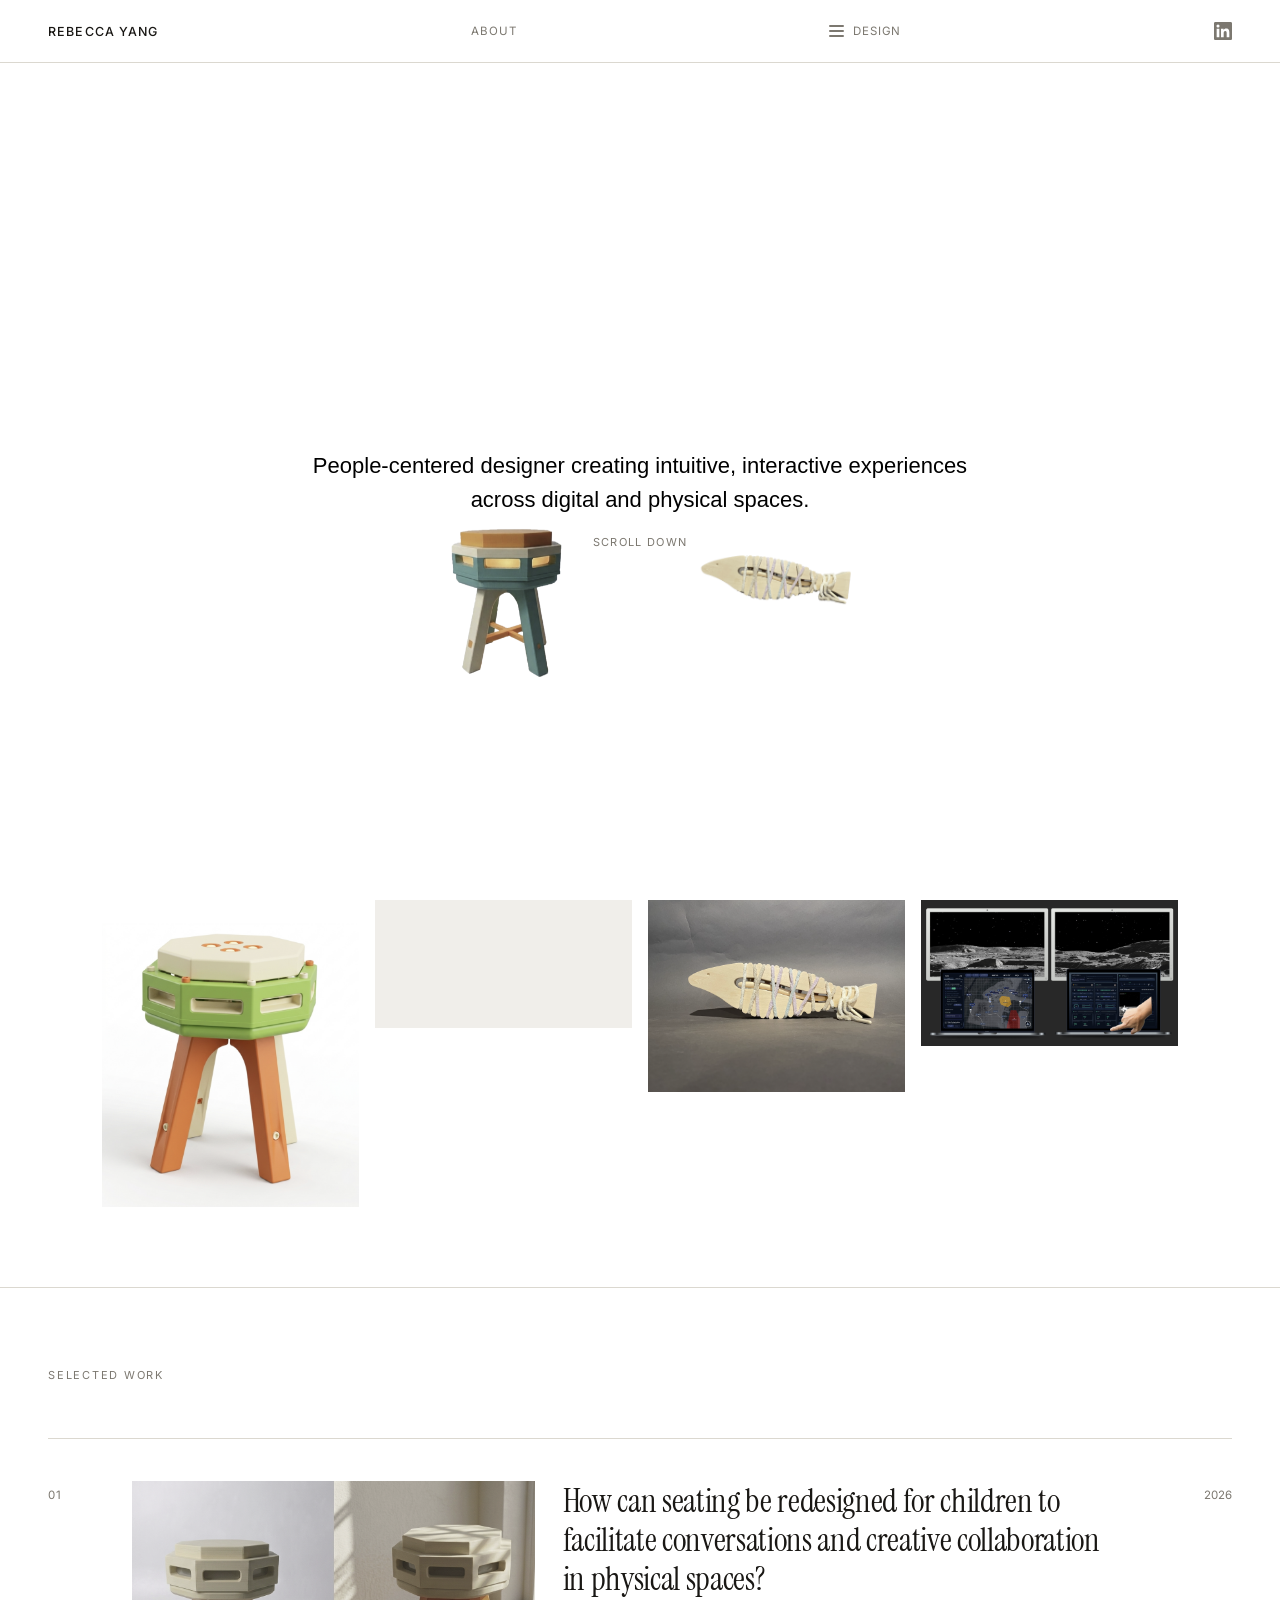
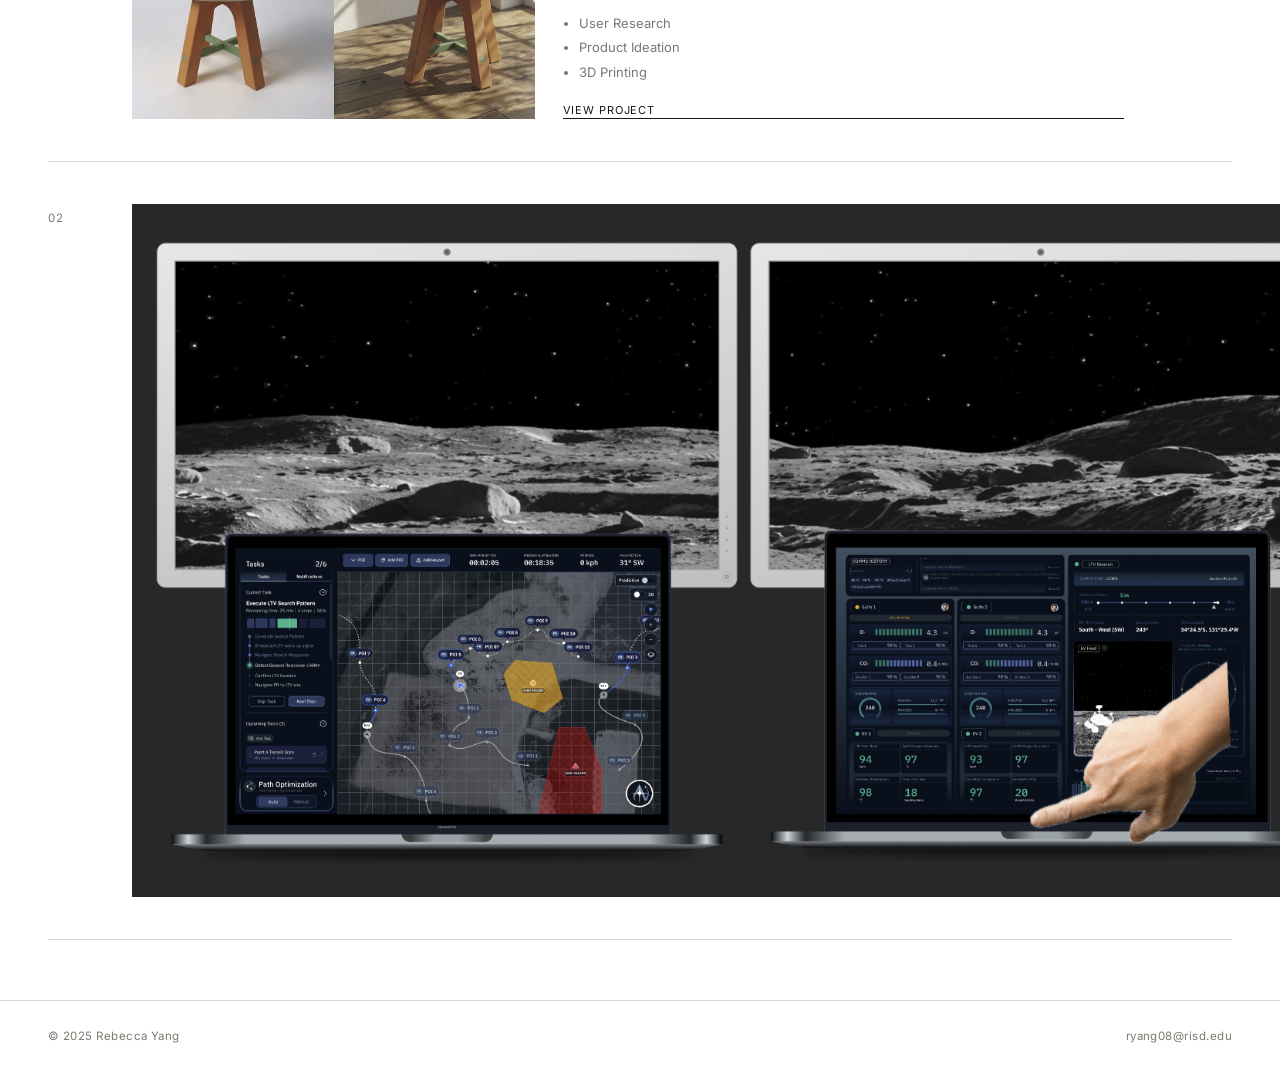
==== index.html @ c281e47e "Initial portfolio site" ====
<!DOCTYPE html>
<html lang="en">
<head>
  <meta charset="UTF-8">
  <meta name="viewport" content="width=device-width, initial-scale=1.0">
  <title>Rebecca Yang</title>
  <link rel="preconnect" href="https://fonts.googleapis.com">
  <link rel="preconnect" href="https://fonts.gstatic.com" crossorigin>
  <link href="https://fonts.googleapis.com/css2?family=Inter:ital,opsz,wght@0,14..32,300;0,14..32,400;0,14..32,500;1,14..32,300&family=Instrument+Serif:ital@0;1&display=swap" rel="stylesheet">
  <link rel="stylesheet" href="styleshtml.css">
</head>
<body>

  <header>
    <a class="nav-name" href="#">Rebecca Yang</a>

    <a class="nav-about" href="About.html">About</a>

    <div class="nav-dropdown">
      <button class="dropdown-trigger" aria-haspopup="true" aria-expanded="false">
        <span class="hamburger" aria-hidden="true">
          <span></span>
          <span></span>
          <span></span>
        </span>
        Design
      </button>
      <ul class="dropdown-menu" role="menu">
        <li role="none"><a href="installation.html" role="menuitem">Installation</a></li>
        <li role="none"><a href="web-based.html" role="menuitem">Web-based</a></li>
        <li role="none"><a href="product-design.html" role="menuitem">Product Design</a></li>
      </ul>
    </div>

    <a class="linkedin-link" href="https://www.linkedin.com/in/rebecca-yang-01855634b" target="_blank" rel="noopener" aria-label="LinkedIn">
      <svg viewBox="0 0 24 24" fill="currentColor" xmlns="http://www.w3.org/2000/svg">
        <path d="M20.447 20.452h-3.554v-5.569c0-1.328-.027-3.037-1.852-3.037-1.853 0-2.136 1.445-2.136 2.939v5.667H9.351V9h3.414v1.561h.046c.477-.9 1.637-1.85 3.37-1.85 3.601 0 4.267 2.37 4.267 5.455v6.286zM5.337 7.433a2.062 2.062 0 01-2.063-2.065 2.064 2.064 0 112.063 2.065zm1.782 13.019H3.555V9h3.564v11.452zM22.225 0H1.771C.792 0 0 .774 0 1.729v20.542C0 23.227.792 24 1.771 24h20.451C23.2 24 24 23.227 24 22.271V1.729C24 .774 23.2 0 22.222 0h.003z"/>
      </svg>
    </a>
  </header>

  <section id="hero">
    <h1 class="hero-tagline">
      People-centered designer creating intuitive, interactive experiences across digital and physical spaces.
    </h1>
    <p class="scroll-hint">Scroll down</p>
    <img id="stoollasso" src="stoollasso.png" alt="Stool lasso" class="hero-draggable">
    <img id="fishtoylasso" src="fishtoytransparent.png" alt="Fish toy" class="hero-draggable">
  </section>

  <section id="works-grid">
    <div class="works-row">
      <div class="work-card work-card--constrained">
        <a href="Stool.html" class="work-img-wrap">
          <img src="stool1.png" alt="Collaborative Drawing Stool">
        </a>
      </div>
      <div class="work-card">
        <a href="Typography.html" class="work-img-wrap">
          <video src="Typography.mp4" autoplay loop muted playsinline></video>
        </a>
      </div>
      <div class="work-card work-card--constrained">
        <a href="fishtoy.html" class="work-img-wrap">
          <img src="fishtoy.png" alt="Fish Toy">
        </a>
      </div>
      <div class="work-card work-card--constrained">
        <a href="NASA.html" class="work-img-wrap">
          <img src="NASA.png" alt="NASA">
        </a>
      </div>
    </div>
  </section>

  <section id="work">
    <p class="section-label">Selected Work</p>
    <ul class="project-list">

      <li class="project-item project-item--with-image">
        <span class="project-num">01</span>
        <img src="stoolslide8.png" alt="Collaborative Drawing Stool" class="project-item-img">
        <div class="project-body">
          <h2 class="project-title">How can seating be redesigned for children to facilitate conversations and creative collaboration in physical spaces?</h2>
          <ul class="project-bullets">
            <li>User Research</li>
            <li>Product Ideation</li>
            <li>3D Printing</li>
          </ul>
          <a href="#" class="project-link">View Project</a>
        </div>
        <span class="project-year">2026</span>
      </li>

      <li class="project-item project-item--with-image">
        <span class="project-num">02</span>
        <img src="NASA.png" alt="Telemetry Design" class="project-item-img">
        <div class="project-body">
          <h2 class="project-title">Telemetry Design</h2>
          <ul class="project-page-meta">
            <li>&#10003; System Design | Figma</li>
            <li>&#10003; UI/UX | Interface</li>
          </ul>
          <p class="project-desc">A brief description of what this project is, the problem it addresses, and what makes it meaningful or interesting to you.</p>
          <div class="project-tags">
            <span class="tag">Graphic Design</span>
            <span class="tag">Editorial</span>
            <span class="tag">Typography</span>
          </div>
          <a href="NASA.html" class="project-link">View Project</a>
          <p class="project-challenge-text">NASA Spacesuit User Interface Technologies Challenge</p>
          <div class="project-challenge-logos">
            <img src="nasalogo.png" alt="NASA logo" class="project-challenge-logo">
            <img src="Artemislogo.png" alt="Artemis logo" class="project-challenge-logo">
          </div>
        </div>
        <span class="project-year">2026</span>
      </li>

    </ul>
  </section>

  <footer>
    <span>&copy; 2025 Rebecca Yang</span>
    <a href="mailto:ryang08@risd.edu">ryang08@risd.edu</a>
  </footer>

  <script>
    const dropdown = document.querySelector('.nav-dropdown');
    const trigger  = dropdown.querySelector('.dropdown-trigger');

    trigger.addEventListener('click', () => {
      const open = dropdown.classList.toggle('open');
      trigger.setAttribute('aria-expanded', open);
    });

    document.addEventListener('click', (e) => {
      if (!dropdown.contains(e.target)) {
        dropdown.classList.remove('open');
        trigger.setAttribute('aria-expanded', 'false');
      }
    });

    // Size project list images to match their text block height exactly,
    // so the image top/bottom line up with the title and the last line of text.
    document.querySelectorAll('.project-item--with-image').forEach((item) => {
      const img  = item.querySelector('.project-item-img');
      const body = item.querySelector('.project-body');

      function sizeImage() {
        if (!img.naturalWidth) return;
        const h = body.offsetHeight;
        const w = h * (img.naturalWidth / img.naturalHeight);
        img.style.width  = w + 'px';
        img.style.height = h + 'px';
        item.style.gridTemplateColumns = `56px ${w}px 1fr 80px`;
      }

      if (img.complete) sizeImage();
      else img.addEventListener('load', sizeImage);

      new ResizeObserver(sizeImage).observe(body);
    });

    // Draggable hero toys — fixed position, physics on release, disappear on scroll
    function makeDraggable(el, xOffset) {
      const GRAVITY = 0.012;
      const DAMPEN  = 0.6;
      let x, y, vx, vy, dragging = false, dragOffX, dragOffY;
      let prevMouseX, prevMouseY;

      function init() {
        const ew = el.offsetWidth;
        const eh = el.offsetHeight;
        x = (window.innerWidth  - ew) / 2 + xOffset;
        y = (window.innerHeight - eh) / 2;
        vx = (Math.random() - 0.5) * 0.4;
        vy = (Math.random() - 0.5) * 0.4;
        el.style.left = x + 'px';
        el.style.top  = y + 'px';
        requestAnimationFrame(tick);
      }

      function tick() {
        if (!dragging) {
          vy += GRAVITY;
          x  += vx;
          y  += vy;
          const maxX = window.innerWidth  - el.offsetWidth;
          const minY = 65;
          const maxY = window.innerHeight - el.offsetHeight;
          if (x <= 0)    { x = 0;    vx =  Math.abs(vx) * 0.85; }
          if (x >= maxX) { x = maxX; vx = -Math.abs(vx) * 0.85; }
          if (y <= minY) { y = minY; vy =  Math.abs(vy) * DAMPEN; }
          if (y >= maxY) { y = maxY; vy = -Math.abs(vy) * DAMPEN; vx *= 0.97; }
          el.style.left = x + 'px';
          el.style.top  = y + 'px';
        }
        requestAnimationFrame(tick);
      }

      el.addEventListener('load', init);
      if (el.complete) init();

      window.addEventListener('scroll', () => {
        const visible = window.scrollY < 10;
        el.style.opacity       = visible ? '1' : '0';
        el.style.pointerEvents = visible ? 'auto' : 'none';
      });

      el.addEventListener('mousedown', (e) => {
        dragging   = true;
        dragOffX   = e.clientX - x;
        dragOffY   = e.clientY - y;
        prevMouseX = e.clientX;
        prevMouseY = e.clientY;
        el.style.cursor = 'grabbing';
        e.preventDefault();
      });

      document.addEventListener('mousemove', (e) => {
        if (!dragging) return;
        x = e.clientX - dragOffX;
        y = e.clientY - dragOffY;
        vx = (e.clientX - prevMouseX) * 0.3;
        vy = (e.clientY - prevMouseY) * 0.3;
        prevMouseX = e.clientX;
        prevMouseY = e.clientY;
        el.style.left = x + 'px';
        el.style.top  = y + 'px';
      });

      document.addEventListener('mouseup', () => {
        if (!dragging) return;
        dragging = false;
        el.style.cursor = 'grab';
      });
    }

    makeDraggable(document.getElementById('stoollasso'), -140);
    makeDraggable(document.getElementById('fishtoylasso'), 140);

    // Tagline follows scroll downward, stopping just above works images
    const tagline   = document.querySelector('.hero-tagline');
    const scrollHint = document.querySelector('.scroll-hint');
    const worksEl   = document.getElementById('works-grid');
    const HDR       = 65;
    const TAG_GAP   = 48;
    const HINT_GAP  = 18;

    function placeTagline() {
      const th        = tagline.offsetHeight;
      const centerTop = (window.innerHeight + HDR - th) / 2;
      const worksTop  = worksEl.getBoundingClientRect().top;
      const wantedTop = worksTop - th - TAG_GAP;
      const top       = Math.min(centerTop, Math.max(HDR + TAG_GAP, wantedTop));

      tagline.style.position  = 'fixed';
      tagline.style.top       = top + 'px';
      tagline.style.left      = '50%';
      tagline.style.transform = 'translateX(-50%)';
      tagline.style.width     = 'calc(100% - 96px)';
      tagline.style.opacity   = wantedTop < HDR ? '0' : '1';

      scrollHint.style.top = (top + th + HINT_GAP) + 'px';
    }

    window.addEventListener('scroll', placeTagline, { passive: true });
    window.addEventListener('resize', placeTagline);
    placeTagline();

    // Scroll hint disappears as soon as the user starts scrolling
    window.addEventListener('scroll', () => {
      const visible = window.scrollY < 10;
      scrollHint.style.opacity       = visible ? '1' : '0';
      scrollHint.style.pointerEvents = visible ? 'auto' : 'none';
    }, { passive: true });

  </script>

</body>
</html>
---- styleshtml.css ----
*, *::before, *::after {
  box-sizing: border-box;
  margin: 0;
  padding: 0;
}

:root {
  --bg:         #ffffff;
  --text:       #191714;
  --muted:      #7c7870;
  --border:     #dbd8d0;
  --font-sans:  'Inter', -apple-system, BlinkMacSystemFont, 'Segoe UI', sans-serif;
  --font-serif: 'Instrument Serif', Georgia, 'Times New Roman', serif;
  --page-inset: clamp(64px, 8vw, 110px);
}

html { scroll-behavior: smooth; }

body {
  font-family: var(--font-sans);
  background: var(--bg);
  color: var(--text);
  overflow-x: hidden;
  -webkit-font-smoothing: antialiased;
}

/* --- HEADER --- */

header {
  position: fixed;
  top: 0;
  left: 0;
  right: 0;
  z-index: 100;
  display: flex;
  align-items: center;
  justify-content: space-between;
  padding: 22px 48px;
  background: var(--bg);
  border-bottom: 1px solid var(--border);
}

.nav-name {
  font-size: 12.5px;
  font-weight: 500;
  letter-spacing: 0.09em;
  text-transform: uppercase;
  text-decoration: none;
  color: var(--text);
}

.nav-about {
  font-size: 11.5px;
  letter-spacing: 0.07em;
  text-transform: uppercase;
  text-decoration: none;
  color: var(--muted);
  transition: color 0.2s;
}

.nav-about:hover { color: var(--text); }

/* --- DESIGN DROPDOWN --- */

.nav-dropdown {
  position: relative;
}

/* invisible bridge fills the gap so hover doesn't break mid-travel */
.nav-dropdown::after {
  content: '';
  position: absolute;
  top: 100%;
  left: -20px;
  right: -20px;
  height: 16px;
}

.dropdown-trigger {
  display: flex;
  align-items: center;
  gap: 9px;
  background: none;
  border: none;
  cursor: pointer;
  padding: 0;
  font-size: 11.5px;
  letter-spacing: 0.07em;
  text-transform: uppercase;
  color: var(--muted);
  font-family: var(--font-sans);
  transition: color 0.2s;
}

.dropdown-trigger:hover,
.nav-dropdown.open .dropdown-trigger { color: var(--text); }

.hamburger {
  display: flex;
  flex-direction: column;
  gap: 3.5px;
  flex-shrink: 0;
}

.hamburger span {
  display: block;
  width: 15px;
  height: 1.5px;
  background: currentColor;
  border-radius: 1px;
}

.dropdown-menu {
  position: absolute;
  top: calc(100% + 16px);
  left: 50%;
  transform: translateX(-50%) translateY(-6px);
  background: var(--bg);
  border: 1px solid var(--border);
  min-width: 170px;
  list-style: none;
  padding: 6px 0;
  opacity: 0;
  pointer-events: none;
  transition: opacity 0.18s ease, transform 0.18s ease;
}

.nav-dropdown:hover .dropdown-menu,
.nav-dropdown.open .dropdown-menu {
  opacity: 1;
  pointer-events: auto;
  transform: translateX(-50%) translateY(0);
}

.dropdown-menu li a {
  display: block;
  padding: 11px 22px;
  font-size: 11px;
  letter-spacing: 0.07em;
  text-transform: uppercase;
  color: var(--muted);
  text-decoration: none;
  transition: color 0.15s;
  white-space: nowrap;
}

.dropdown-menu li a:hover { color: var(--text); }

/* --- LINKEDIN --- */

.linkedin-link {
  display: flex;
  align-items: center;
  color: var(--muted);
  transition: color 0.2s;
  text-decoration: none;
}

.linkedin-link:hover { color: var(--text); }

.linkedin-link svg {
  width: 18px;
  height: 18px;
  display: block;
}

/* --- HERO --- */

#hero {
  height: calc(100vh - 65px);
  margin-top: 65px;
}

.hero-tagline {
  font-family: Arial, Helvetica, sans-serif;
  font-size: 22px;
  font-weight: 400;
  font-style: normal;
  line-height: 1.55;
  color: #000000;
  text-align: center;
  max-width: 680px;
  transition: opacity 0.3s ease;
}

.scroll-hint {
  position: fixed;
  left: 50%;
  transform: translateX(-50%);
  font-size: 11px;
  letter-spacing: 0.12em;
  text-transform: uppercase;
  color: var(--muted);
  transition: opacity 0.4s ease;
}

/* --- STOOLLASSO --- */
.hero-draggable {
  position: fixed;
  height: auto;
  cursor: grab;
  user-select: none;
  z-index: 10;
  transition: opacity 0.4s ease;
}

#stoollasso {
  width: 180px;
}

#fishtoylasso {
  width: 200px;
}

/* --- WORKS GRID --- */

#works-grid {
  padding: 0 clamp(48px, 8vw, 120px) 80px;
}

.works-row {
  display: grid;
  grid-template-columns: repeat(4, 1fr);
  gap: 16px;
}

.work-card {
  display: flex;
  flex-direction: column;
  gap: 10px;
  cursor: pointer;
}

.work-img-wrap {
  width: 100%;
  overflow: hidden;
  background: #f0eeea;
  position: relative;
}

.work-img-wrap img,
.work-img-wrap video {
  width: 100%;
  height: auto;
  display: block;
  transition: transform 0.4s ease;
}

.work-card:hover .work-img-wrap video {
  transform: scale(1.04);
}

.work-card:hover .work-img-wrap img {
  transform: scale(1.04);
}

.work-img-empty {
  background: #ebebeb;
}

.work-card--constrained .work-img-wrap {
  background: none;
}

.work-title {
  font-size: 12px;
  letter-spacing: 0.04em;
  color: var(--muted);
  font-family: var(--font-sans);
}

/* --- LIGHTBOX --- */

.lightbox {
  position: fixed;
  inset: 0;
  background: rgba(0, 0, 0, 0.92);
  z-index: 9998;
  display: flex;
  align-items: center;
  justify-content: center;
  opacity: 0;
  pointer-events: none;
  transition: opacity 0.25s ease;
}

.lightbox.active {
  opacity: 1;
  pointer-events: auto;
}

.lightbox-img,
.lightbox-video {
  max-width: 80vw;
  max-height: 85vh;
  width: auto;
  height: auto;
  display: block;
  object-fit: contain;
}

.lightbox-close {
  position: absolute;
  top: 24px;
  right: 32px;
  background: none;
  border: none;
  color: #ffffff;
  font-size: 22px;
  cursor: pointer;
  padding: 8px;
  line-height: 1;
  opacity: 0.8;
  transition: opacity 0.2s;
}

.lightbox-close:hover { opacity: 1; }

.lightbox-prev,
.lightbox-next {
  position: absolute;
  top: 50%;
  transform: translateY(-50%);
  background: none;
  border: none;
  color: #ffffff;
  font-size: 28px;
  cursor: pointer;
  padding: 20px 24px;
  opacity: 0.7;
  transition: opacity 0.2s;
}

.lightbox-prev:hover,
.lightbox-next:hover { opacity: 1; }

.lightbox-prev { left: 24px; }
.lightbox-next { right: 24px; }

.lbv-wrapper {
  display: flex;
  flex-direction: column;
  align-items: center;
  gap: 14px;
}

.lightbox-video { cursor: pointer; }

.lbv-controls {
  align-items: center;
  gap: 12px;
  width: min(80vw, 700px);
  background: rgba(255,255,255,0.08);
  padding: 10px 16px;
  border-radius: 8px;
}

.lbv-playpause {
  background: none;
  border: none;
  color: #fff;
  font-size: 16px;
  cursor: pointer;
  padding: 0 4px;
  line-height: 1;
  flex-shrink: 0;
}

.lbv-scrubber {
  flex: 1;
  height: 4px;
  appearance: none;
  -webkit-appearance: none;
  background: rgba(255,255,255,0.25);
  border-radius: 2px;
  cursor: pointer;
  accent-color: #fff;
}

.lbv-scrubber::-webkit-slider-thumb {
  -webkit-appearance: none;
  width: 14px;
  height: 14px;
  border-radius: 50%;
  background: #fff;
  cursor: pointer;
}

.lbv-time {
  color: rgba(255,255,255,0.7);
  font-size: 12px;
  font-family: monospace;
  white-space: nowrap;
  flex-shrink: 0;
}

/* --- PROJECT BANNER --- */

.project-banner {
  margin-top: calc(65px + var(--page-inset));
  padding: 0 var(--page-inset);
  line-height: 0;
}

.project-banner img {
  width: 100%;
  height: auto;
  display: block;
}

/* --- PROJECT PAGE (Stool.html etc.) --- */

.project-page {
  padding-top: 60px;
  padding-bottom: 100px;
}

.project-page--has-banner {
  padding-top: 40px;
}

.project-page--no-banner {
  padding-top: 140px;
}

.project-page-split {
  display: grid;
  grid-template-columns: 1fr 1fr;
  align-items: start;
  padding: 0 var(--page-inset);
  gap: 48px;
}

.project-page-left {
  display: flex;
  flex-direction: column;
  gap: 32px;
}

.project-page-title {
  font-family: var(--font-sans);
  font-size: clamp(24px, 3vw, 42px);
  font-weight: 500;
  letter-spacing: 0.09em;
  text-transform: uppercase;
  line-height: 1.2;
  color: var(--text);
}

.project-page-meta {
  display: flex;
  flex-direction: column;
  gap: 8px;
  list-style: disc;
  padding-left: 16px;
}

.project-page-meta li {
  font-size: 12px;
  letter-spacing: 0.06em;
  text-transform: uppercase;
  color: var(--muted);
  line-height: 1.5;
}

.project-divider {
  border: none;
  border-top: 1px solid var(--border);
  margin: 0;
}

.project-page-desc {
  font-size: 15px;
  line-height: 1.85;
  color: var(--text);
  font-weight: 300;
}

.fishtoy-section {
  display: flex;
  align-items: start;
  gap: 48px;
  padding: 40px var(--page-inset) 80px;
}

.fishtoy-grid {
  display: grid;
  grid-template-columns: 1fr 1fr;
  gap: 10px;
  flex-shrink: 0;
  width: 45%;
}

.fishtoy-grid img {
  width: 100%;
  height: auto;
  display: block;
}

.fishtoy-section-text {
  padding-top: 8px;
}

.sketchbook-section {
  display: flex;
  align-items: start;
  gap: 48px;
  padding: 40px var(--page-inset) 80px;
}

.sketchbook-text {
  flex: 1;
  padding-top: 8px;
}

.sketchbook-title {
  font-family: var(--font-sans);
  font-size: 15px;
  font-weight: 500;
  letter-spacing: 0.09em;
  text-transform: uppercase;
  color: var(--text);
  margin-bottom: 16px;
}

.sketchbook-desc {
  font-size: 15px;
  line-height: 1.85;
  color: var(--text);
  font-weight: 300;
}

.type-section {
  display: flex;
  align-items: flex-start;
  gap: 64px;
  padding: 40px var(--page-inset) 80px;
}

.type-images {
  flex: 1;
  display: flex;
  flex-direction: column;
  gap: 16px;
}

.type-images img {
  width: 100%;
  height: auto;
  display: block;
}

.type-text {
  flex: 1;
  padding-top: 8px;
}

.type-design-grid {
  display: grid;
  grid-template-columns: repeat(4, 1fr);
  gap: 16px;
  padding: 0 var(--page-inset) 80px;
}

.type-design-grid img {
  width: 100%;
  height: 100%;
  object-fit: cover;
  display: block;
  aspect-ratio: 3 / 4;
}

.type-placeholder {
  aspect-ratio: 3 / 4;
  background: #e5e5e5;
  display: flex;
  align-items: center;
  justify-content: center;
  font-family: var(--font-sans);
  font-size: 13px;
  color: #aaa;
  letter-spacing: 0.05em;
}

.nasa-contributions {
  padding: 40px var(--page-inset) 80px;
}

.nasa-contributions .sketchbook-title {
  font-size: 28px;
  margin-bottom: 12px;
}

.nasa-contributions .sketchbook-desc {
  font-size: 19px;
  margin-bottom: 40px;
}

.nasa-contrib-row {
  display: flex;
  gap: 48px;
  align-items: flex-start;
  margin-bottom: 56px;
}

.nasa-contrib-row:last-child {
  margin-bottom: 0;
}

.nasa-contrib-text {
  flex: 1 1 0;
}

.nasa-contrib-label {
  font-family: var(--font-sans);
  font-size: 13px;
  font-weight: 500;
  letter-spacing: 0.09em;
  text-transform: uppercase;
  color: var(--muted);
  margin: 0 0 10px;
}

.nasa-contrib-copy {
  font-size: 15px;
  line-height: 1.85;
  color: var(--text);
  font-weight: 300;
}

.nasa-contrib-images {
  flex: 1;
  display: flex;
  gap: 16px;
}

.nasa-contrib-images img {
  flex: 1;
  min-width: 0;
  width: 100%;
  height: auto;
  display: block;
}

.nasa-ltv-images {
  flex: 1;
  display: flex;
  gap: 16px;
}

.nasa-ltv-col {
  flex: 1;
  display: flex;
  flex-direction: column;
  gap: 16px;
}

.nasa-ltv-col img {
  width: 100%;
  height: auto;
  display: block;
}

.nasa-ltv-col--single {
  display: flex;
  align-items: flex-start;
}

.nasa-ltv-col--single img {
  height: auto;
}

.nasa-signal-item {
  flex: 1;
  display: flex;
  flex-direction: column;
  gap: 12px;
}

.nasa-signal-item img {
  width: 100%;
  height: auto;
  display: block;
}

.project-page-images img,
.project-page-images video {
  width: 100%;
  height: auto;
  display: block;
  border: 1px solid var(--border);
}

.project-research {
  display: grid;
  grid-template-columns: 2.5fr 1fr;
  gap: 40px;
  align-items: start;
  padding: 60px var(--page-inset) 80px;
}

.project-slides-grid {
  display: grid;
  grid-template-columns: 1fr 1fr;
  gap: 12px;
}

.project-slides-grid img {
  width: 100%;
  height: auto;
  display: block;
}

.project-research-text {
  font-size: 19px;
  line-height: 1.75;
  color: var(--text);
  font-weight: 300;
  padding-top: 20px;
}

.project-insight {
  display: grid;
  grid-template-columns: 1fr 2.5fr;
  gap: 40px;
  align-items: start;
  padding: 0 var(--page-inset) 80px;
}

.project-insight-text {
  font-size: 19px;
  line-height: 1.75;
  color: var(--text);
  font-weight: 300;
  padding-top: 20px;
}

.project-insight img {
  width: 100%;
  height: auto;
  display: block;
}

@media (max-width: 780px) {
  .project-insight { grid-template-columns: 1fr; padding: 0 24px 60px; }
}

.project-concept {
  display: grid;
  grid-template-columns: 2fr 2fr;
  gap: 48px;
  align-items: start;
  padding: 0 var(--page-inset) 80px;
}

.project-concept-slides {
  display: grid;
  grid-template-columns: 1.5fr 1.5fr;
  gap: 12px;
}

.project-concept-slides img {
  width: 100%;
  height: auto;
  display: block;
}

.project-concept-slides img:nth-child(1) {
  grid-row: 1;
  grid-column: 1;
}

.project-concept-slides img:nth-child(2) {
  grid-row: 2;
  grid-column: 1;
}

.project-concept-slides img:nth-child(3) {
  grid-row: 1 / 3;
  grid-column: 2;
}

.project-final-slides {
  display: flex;
  gap: 16px;
  padding: 0 var(--page-inset) 0;
}

.project-final-slides:last-child {
  padding-bottom: 80px;
}

.project-final-slides + .project-final-slides {
  padding-top: 16px;
}

.project-final-slides > img,
.project-final-slides > video {
  width: 50%;
  height: auto;
  display: block;
}

.project-final-slides--stacked {
  display: grid;
  grid-template-columns: 1fr 1fr;
  grid-template-rows: auto auto;
}

.project-final-slides--stacked img {
  width: 100%;
  height: auto;
  display: block;
}

.project-final-slides--stacked img:nth-child(1) {
  grid-row: 1;
  grid-column: 1;
}

.project-final-slides--stacked img:nth-child(2) {
  grid-row: 1;
  grid-column: 2;
  align-self: end;
}

.project-final-slides--stacked img:nth-child(3) {
  grid-row: 2;
  grid-column: 1;
}

.project-concept-text {
  display: flex;
  flex-direction: column;
  gap: 24px;
  padding-top: 20px;
}

.project-concept-text p {
  font-size: 15px;
  line-height: 1.7;
  color: var(--text);
  font-weight: 300;
}

.project-concept-text img {
  width: 100%;
  height: auto;
  display: block;
}

.sketchbook-fade {
  position: relative;
  width: 100%;
  aspect-ratio: 895 / 655;
}

.sketchbook-fade-img {
  position: absolute;
  top: 0;
  left: 0;
  width: 100%;
  height: 100%;
  object-fit: contain;
  display: block;
  opacity: 0;
  animation: sketchbook-crossfade 8s ease-in-out infinite;
}

.sketchbook-fade-img--b {
  animation-delay: -4s;
}

@keyframes sketchbook-crossfade {
  0%, 43.75%   { opacity: 1; pointer-events: auto; }
  50%, 93.75%  { opacity: 0; pointer-events: none; }
  100%         { opacity: 1; pointer-events: auto; }
}

@media (max-width: 780px) {
  .project-concept { grid-template-columns: 1fr; padding: 40px 24px 60px; }
  .concept-slide6 { display: none; }
}

@media (max-width: 780px) {
  .project-page { padding: 120px 0 80px; }
  .project-page-split { grid-template-columns: 1fr; padding: 0 24px; }
  .project-banner { padding: 0 24px; }
  .project-research { grid-template-columns: 1fr; padding: 40px 24px 60px; }
}

@media (max-width: 780px) {
  #works-grid { padding: 0 24px 60px; }
  #installation-page,
  #web-based-page { padding: 120px 24px 60px; }
  .works-row { grid-template-columns: repeat(2, 1fr); gap: 12px; }
}

/* --- INSTALLATION PAGE --- */

#installation-page,
#web-based-page {
  padding: 140px 48px 80px;
}

.installation-heading {
  font-family: var(--font-sans);
  font-size: 11px;
  letter-spacing: 0.16em;
  text-transform: uppercase;
  color: var(--muted);
  margin-bottom: 40px;
}

.installation-grid {
  display: grid;
  grid-template-columns: repeat(4, 1fr);
  gap: 16px;
}

@media (max-width: 780px) {
  #installation-page { padding: 120px 24px 60px; }
  .installation-grid { grid-template-columns: repeat(2, 1fr); }
}

/* --- WORK SECTION --- */

#work {
  padding: 80px 48px 60px;
  border-top: 1px solid var(--border);
}

.section-label {
  font-size: 11px;
  letter-spacing: 0.16em;
  text-transform: uppercase;
  color: var(--muted);
  margin-bottom: 56px;
}

.project-list { list-style: none; }

.project-item {
  border-top: 1px solid var(--border);
  padding: 42px 0;
  display: grid;
  grid-template-columns: 56px 1fr 80px;
  gap: 0 28px;
  align-items: start;
}

.project-item:last-child {
  border-bottom: 1px solid var(--border);
}

.project-item--with-image {
  grid-template-columns: 56px 260px 1fr 80px;
  align-items: start;
}

.project-item-img {
  width: 100%;
  height: auto;
  object-fit: contain;
  display: block;
}

.project-num {
  font-size: 11.5px;
  letter-spacing: 0.06em;
  color: var(--muted);
  padding-top: 7px;
}

.project-body {
  display: flex;
  flex-direction: column;
  gap: 14px;
}

.project-title {
  font-family: var(--font-serif);
  font-size: clamp(22px, 2.6vw, 34px);
  font-weight: 400;
  line-height: 1.18;
  letter-spacing: -0.01em;
  transition: letter-spacing 0.4s ease;
}

.project-item:hover .project-title { letter-spacing: 0.015em; }

.project-desc {
  font-size: 14px;
  color: var(--muted);
  line-height: 1.7;
  max-width: 540px;
  font-weight: 300;
}

.project-tags {
  display: flex;
  flex-wrap: wrap;
  gap: 7px;
  margin-top: 2px;
}

.tag {
  font-size: 10px;
  letter-spacing: 0.1em;
  text-transform: uppercase;
  border: 1px solid var(--border);
  padding: 4px 11px;
  border-radius: 100px;
  color: var(--muted);
}

.project-bullets {
  list-style: disc;
  padding-left: 16px;
  display: flex;
  flex-direction: column;
  gap: 4px;
}

.project-bullets li {
  font-size: 13px;
  color: var(--muted);
  line-height: 1.6;
}

.project-link {
  display: inline-block;
  font-size: 11px;
  letter-spacing: 0.08em;
  text-transform: uppercase;
  color: var(--text);
  text-decoration: none;
  border-bottom: 1px solid currentColor;
  padding-bottom: 1px;
  margin-top: 6px;
  transition: opacity 0.2s;
}

.project-link:hover { opacity: 0.45; }

.project-challenge-text {
  font-size: 11px;
  letter-spacing: 0.06em;
  text-transform: uppercase;
  color: var(--muted);
  margin-top: 14px;
  margin-bottom: 8px;
}

.project-challenge-logos {
  display: flex;
  align-items: center;
  gap: 12px;
}

.project-challenge-logo {
  height: 48px;
  width: auto;
  display: block;
}

.project-year {
  font-size: 11.5px;
  color: var(--muted);
  padding-top: 7px;
  text-align: right;
}

/* --- ABOUT --- */

#about {
  padding: calc(65px + 100px) 48px 100px;
  display: grid;
  grid-template-columns: 1fr 1.2fr;
  gap: 80px;
  align-items: start;
  max-width: 1200px;
}

.about-photo {
  width: 100%;
  height: auto;
  display: block;
}

.about-heading {
  font-family: var(--font-serif);
  font-size: clamp(26px, 3.2vw, 44px);
  font-weight: 400;
  line-height: 1.25;
}

.about-heading em {
  font-family: 'Times New Roman', Times, serif;
  font-style: normal;
  font-size: 16px;
  white-space: nowrap;
  color: var(--muted);
}

.about-content {
  display: flex;
  flex-direction: column;
  gap: 20px;
}

.about-text {
  font-size: 14.5px;
  line-height: 1.82;
  color: var(--muted);
  font-weight: 300;
}

.about-links {
  display: flex;
  gap: 24px;
  margin-top: 8px;
}

.about-links a {
  font-size: 11px;
  letter-spacing: 0.08em;
  text-transform: uppercase;
  color: var(--text);
  text-decoration: none;
  border-bottom: 1px solid currentColor;
  padding-bottom: 1px;
  transition: opacity 0.2s;
}

.about-links a:hover { opacity: 0.45; }

/* --- FOOTER --- */

footer {
  border-top: 1px solid var(--border);
  padding: 28px 48px;
  display: flex;
  justify-content: space-between;
  align-items: center;
  font-size: 11.5px;
  color: var(--muted);
  letter-spacing: 0.04em;
}

footer a {
  color: var(--muted);
  text-decoration: none;
  transition: color 0.2s;
}

footer a:hover { color: var(--text); }

/* --- RESPONSIVE --- */

@media (max-width: 780px) {
  header { padding: 18px 20px; }

  #hero {
    padding: 130px 24px 80px;
    min-height: auto;
  }

  .hero-tagline { font-size: 18px; }

  #work { padding: 60px 24px 40px; }

  .project-item { grid-template-columns: 44px 1fr; }
  .project-year { display: none; }

  .project-item--with-image { grid-template-columns: 44px 1fr; }
  .project-item--with-image .project-item-img,
  .project-item--with-image .project-body {
    grid-column: 1 / -1;
  }
  .project-item--with-image .project-item-img { margin-top: 12px; }
  .project-item--with-image .project-body { margin-top: 16px; }

  #about {
    grid-template-columns: 1fr;
    gap: 36px;
    padding: calc(65px + 40px) 24px 70px;
  }

  footer { padding: 22px 24px; }
}
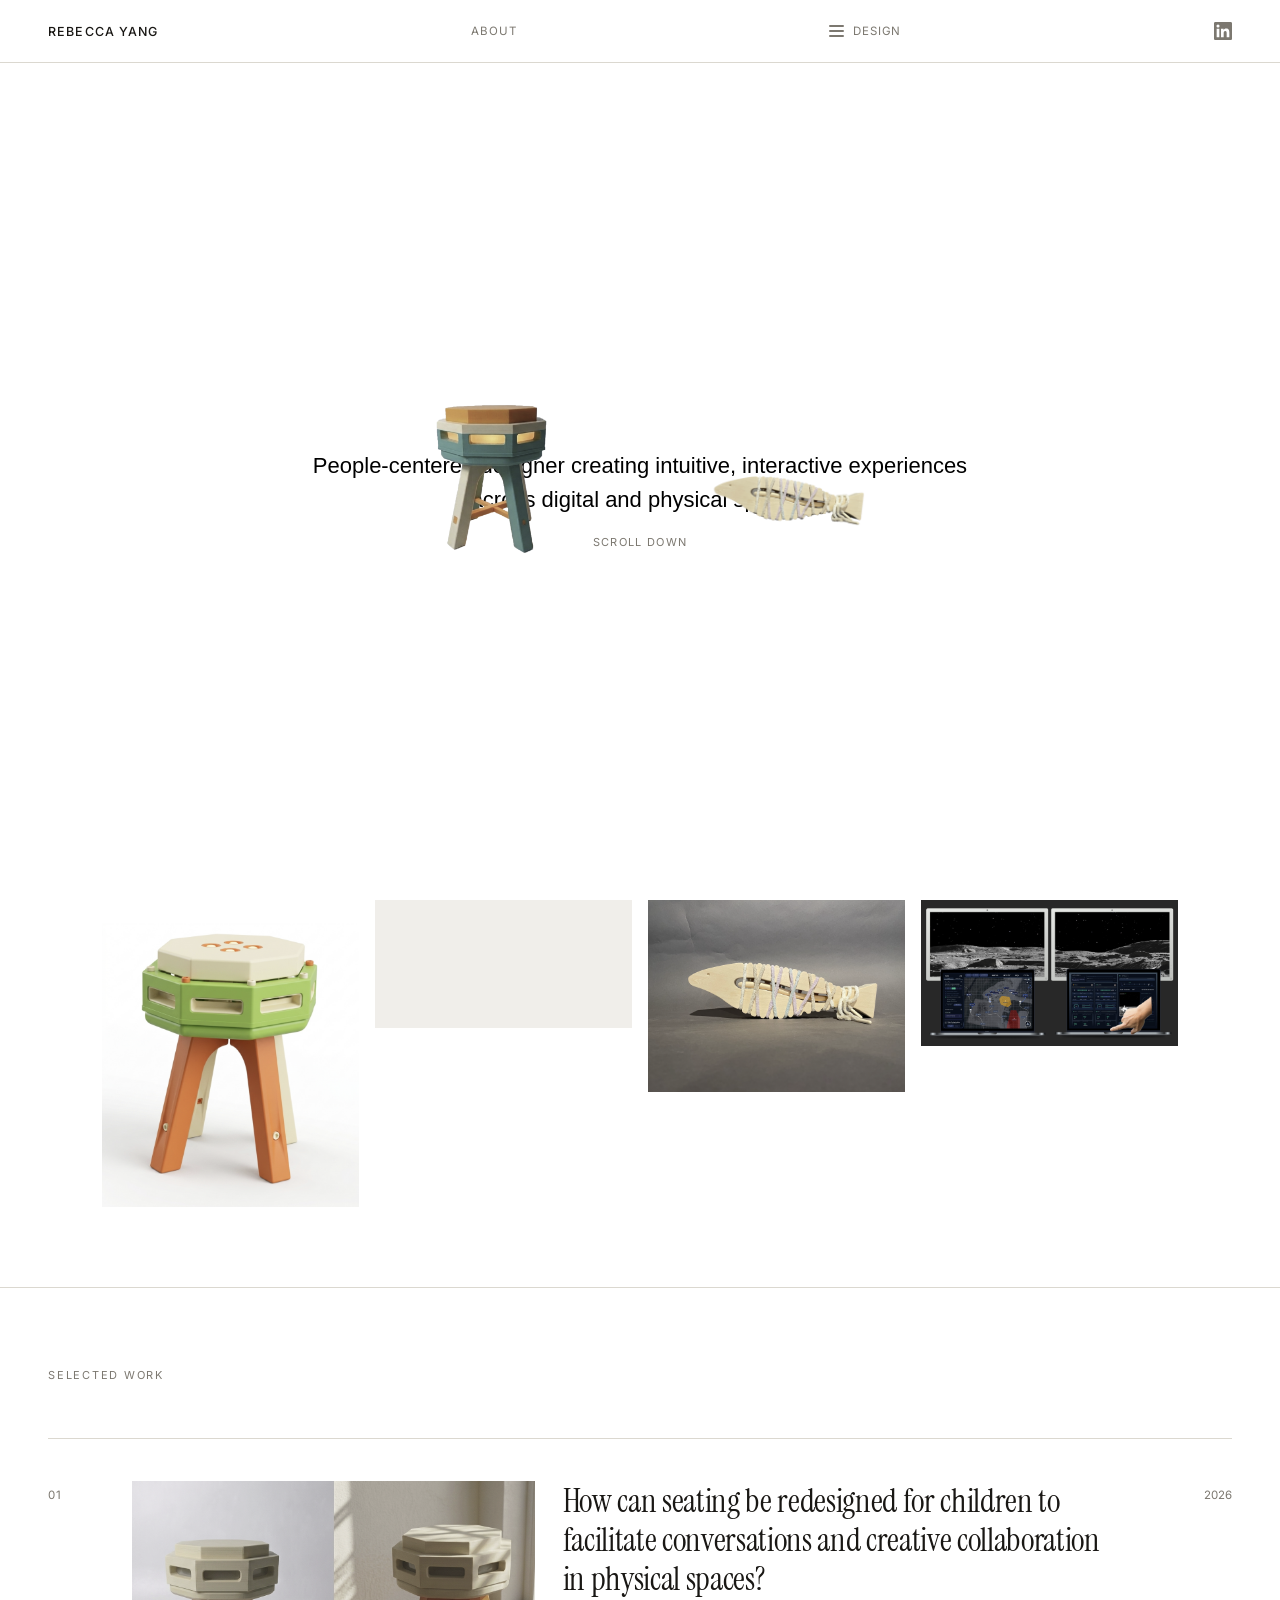
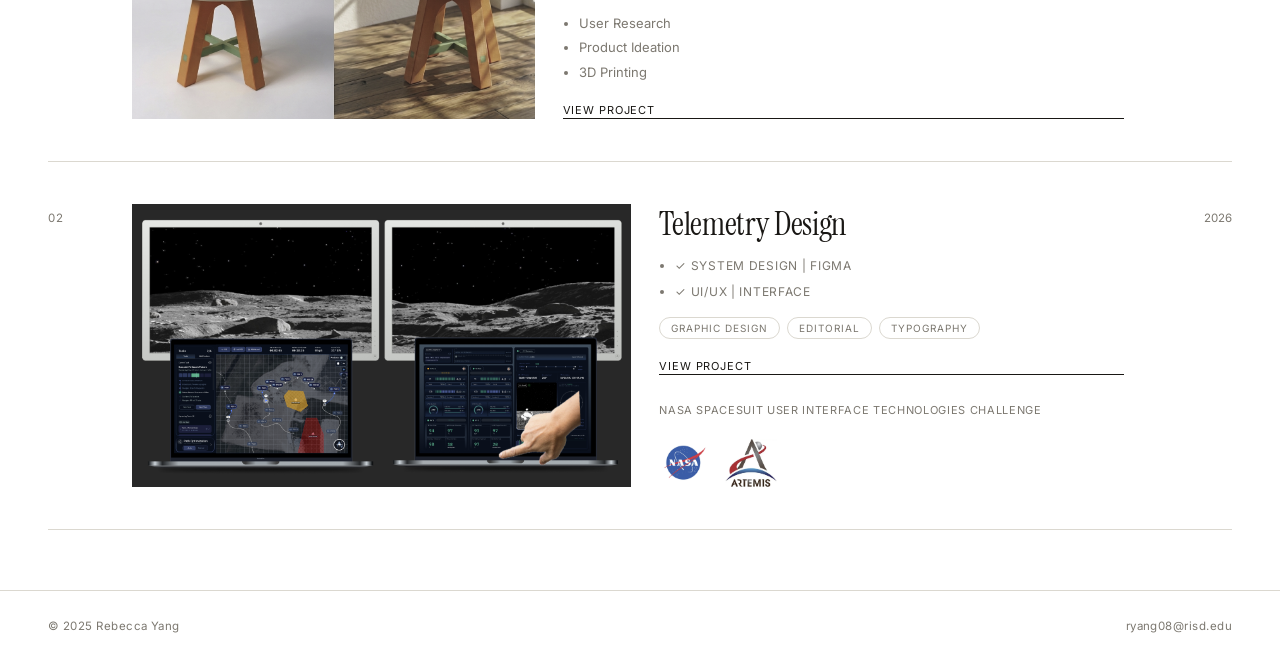
==== commit 0985f3d2: "Remove placeholder description under Telemetry Design" ====
--- a/index.html
+++ b/index.html
@@ -101,7 +101,6 @@
             <li>&#10003; System Design | Figma</li>
             <li>&#10003; UI/UX | Interface</li>
           </ul>
-          <p class="project-desc">A brief description of what this project is, the problem it addresses, and what makes it meaningful or interesting to you.</p>
           <div class="project-tags">
             <span class="tag">Graphic Design</span>
             <span class="tag">Editorial</span>
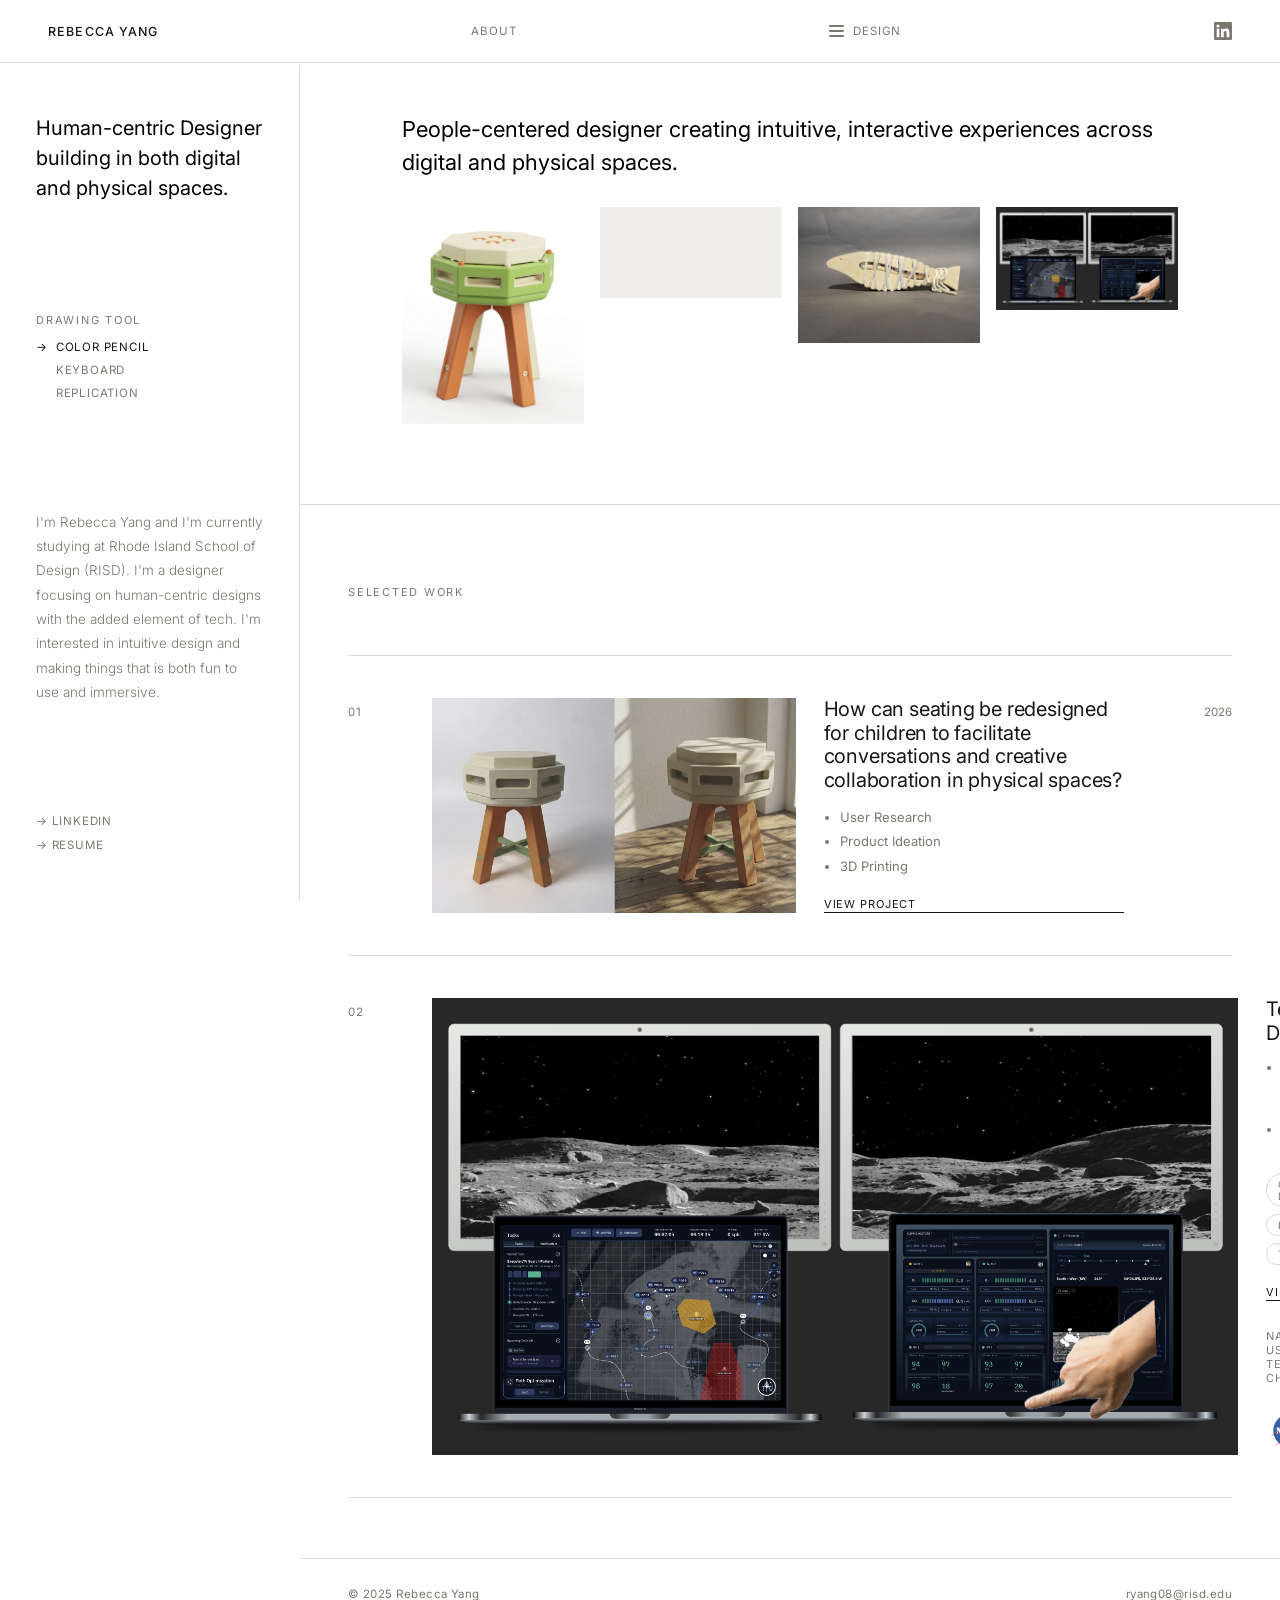
==== commit 37ad327b: "Update About/home pages, styling, and add sketchbook + resume assets" ====
--- a/index.html
+++ b/index.html
@@ -39,14 +39,27 @@
     </a>
   </header>
 
-  <section id="hero">
-    <h1 class="hero-tagline">
-      People-centered designer creating intuitive, interactive experiences across digital and physical spaces.
-    </h1>
-    <p class="scroll-hint">Scroll down</p>
-    <img id="stoollasso" src="stoollasso.png" alt="Stool lasso" class="hero-draggable">
-    <img id="fishtoylasso" src="fishtoytransparent.png" alt="Fish toy" class="hero-draggable">
-  </section>
+  <aside class="sidebar">
+    <p class="sidebar-tagline">Human-centric Designer building in both digital and physical spaces.</p>
+
+    <div class="tool-picker">
+      <p class="tool-picker-label">Drawing Tool</p>
+      <button type="button" class="tool-option is-active" data-tool="pencil">Color Pencil</button>
+      <button type="button" class="tool-option" data-tool="keyboard">Keyboard</button>
+      <button type="button" class="tool-option" data-tool="replication">Replication</button>
+    </div>
+
+    <p class="sidebar-bio">I'm Rebecca Yang and I'm currently studying at Rhode Island School of Design (RISD). I'm a designer focusing on human-centric designs with the added element of tech. I'm interested in intuitive design and making things that is both fun to use and immersive.</p>
+
+    <div class="sidebar-links">
+      <a class="sidebar-link" href="https://www.linkedin.com/in/rebecca-yang-01855634b" target="_blank" rel="noopener">&rarr; LinkedIn</a>
+      <a class="sidebar-link" href="job%20resume%20%20(5).pdf" target="_blank" rel="noopener">&rarr; Resume</a>
+    </div>
+  </aside>
+
+  <main class="content">
+
+  <h1 class="content-tagline">People-centered designer creating intuitive, interactive experiences across digital and physical spaces.</h1>
 
   <section id="works-grid">
     <div class="works-row">
@@ -124,6 +137,8 @@
     <a href="mailto:ryang08@risd.edu">ryang08@risd.edu</a>
   </footer>
 
+  </main>
+
   <script>
     const dropdown = document.querySelector('.nav-dropdown');
     const trigger  = dropdown.querySelector('.dropdown-trigger');
@@ -161,119 +176,175 @@
       new ResizeObserver(sizeImage).observe(body);
     });
 
-    // Draggable hero toys — fixed position, physics on release, disappear on scroll
-    function makeDraggable(el, xOffset) {
-      const GRAVITY = 0.012;
-      const DAMPEN  = 0.6;
-      let x, y, vx, vy, dragging = false, dragOffX, dragOffY;
-      let prevMouseX, prevMouseY;
-
-      function init() {
-        const ew = el.offsetWidth;
-        const eh = el.offsetHeight;
-        x = (window.innerWidth  - ew) / 2 + xOffset;
-        y = (window.innerHeight - eh) / 2;
-        vx = (Math.random() - 0.5) * 0.4;
-        vy = (Math.random() - 0.5) * 0.4;
-        el.style.left = x + 'px';
-        el.style.top  = y + 'px';
-        requestAnimationFrame(tick);
-      }
-
-      function tick() {
-        if (!dragging) {
-          vy += GRAVITY;
-          x  += vx;
-          y  += vy;
-          const maxX = window.innerWidth  - el.offsetWidth;
-          const minY = 65;
-          const maxY = window.innerHeight - el.offsetHeight;
-          if (x <= 0)    { x = 0;    vx =  Math.abs(vx) * 0.85; }
-          if (x >= maxX) { x = maxX; vx = -Math.abs(vx) * 0.85; }
-          if (y <= minY) { y = minY; vy =  Math.abs(vy) * DAMPEN; }
-          if (y >= maxY) { y = maxY; vy = -Math.abs(vy) * DAMPEN; vx *= 0.97; }
-          el.style.left = x + 'px';
-          el.style.top  = y + 'px';
+    // Drawing tool — follows the cursor. Two modes, switched from the sidebar:
+    //   pencil   — a thin muted line trail
+    //   keyboard — random keyboard symbols scattered along the path that fade away
+    // The muted color cycles every 3 seconds in both modes.
+    (function () {
+      const canvas = document.createElement('canvas');
+      canvas.style.cssText =
+        'position:fixed;inset:0;width:100%;height:100%;pointer-events:none;z-index:9999;';
+      document.body.appendChild(canvas);
+      const ctx = canvas.getContext('2d');
+
+      const MUTED_COLORS = [
+        '#d38f9d', // muted pink
+        '#8ba7c4', // muted blue
+        '#8fae8b', // muted green
+        '#b57eae', // muted magenta
+        '#d69e72'  // muted orange
+      ];
+      const SYMBOLS = ['*','&','^','%','$','#','@','!','~','+','=','?','/','<','>'];
+      const CURSOR_SVG =
+        '<svg xmlns="http://www.w3.org/2000/svg" width="22" height="26" viewBox="0 0 22 26">' +
+        '<path d="M2 2 L2 22 L7.5 16.5 L11 24 L14 22.6 L10.5 15.2 L18 15 Z" ' +
+        'fill="#191714" stroke="#ffffff" stroke-width="1.4" stroke-linejoin="round"/></svg>';
+
+      let colorIndex = 0;
+      let mode = 'pencil';
+      let last = null;
+      let lastCharTime = 0;
+      let lastRepAt = null;
+
+      const currentColor = () => MUTED_COLORS[colorIndex];
+
+      function applyStyle() {
+        ctx.lineWidth  = 1.5;
+        ctx.lineCap    = 'round';
+        ctx.lineJoin   = 'round';
+        ctx.strokeStyle = currentColor();
+      }
+
+      function resize() {
+        const dpr = window.devicePixelRatio || 1;
+        canvas.width  = window.innerWidth  * dpr;
+        canvas.height = window.innerHeight * dpr;
+        ctx.setTransform(dpr, 0, 0, dpr, 0, 0);
+        applyStyle();
+        last = null;
+      }
+      resize();
+      window.addEventListener('resize', resize);
+
+      function spawnSymbol(x, y) {
+        const el = document.createElement('span');
+        el.textContent = SYMBOLS[Math.floor(Math.random() * SYMBOLS.length)];
+        const size = (13 + Math.random() * 9).toFixed(0);
+        el.style.cssText =
+          'position:fixed;left:' + x + 'px;top:' + y + 'px;' +
+          'transform:translate(-50%,-50%) rotate(' + ((Math.random() - 0.5) * 44).toFixed(1) + 'deg);' +
+          'pointer-events:none;z-index:9999;font-family:var(--font-sans);' +
+          'font-size:' + size + 'px;color:' + currentColor() + ';' +
+          'opacity:1;transition:opacity 0.55s ease;';
+        document.body.appendChild(el);
+        requestAnimationFrame(() => { el.style.opacity = '0'; });
+        setTimeout(() => el.remove(), 650);
+      }
+
+      // Scatter n symbols along the segment a->b with a little jitter.
+      function emitAlong(ax, ay, bx, by, n) {
+        for (let i = 0; i < n; i++) {
+          const t = n === 1 ? 1 : i / (n - 1);
+          spawnSymbol(
+            ax + (bx - ax) * t + (Math.random() - 0.5) * 18,
+            ay + (by - ay) * t + (Math.random() - 0.5) * 18
+          );
         }
-        requestAnimationFrame(tick);
-      }
-
-      el.addEventListener('load', init);
-      if (el.complete) init();
-
-      window.addEventListener('scroll', () => {
-        const visible = window.scrollY < 10;
-        el.style.opacity       = visible ? '1' : '0';
-        el.style.pointerEvents = visible ? 'auto' : 'none';
+      }
+
+      function drawSegment(ax, ay, bx, by) {
+        ctx.beginPath();
+        ctx.moveTo(ax, ay);
+        ctx.lineTo(bx, by);
+        ctx.stroke();
+      }
+
+      // Replication — drop a copy of the mouse arrow that fades out.
+      function spawnCursor(x, y) {
+        const el = document.createElement('div');
+        el.innerHTML = CURSOR_SVG;
+        el.style.cssText =
+          'position:fixed;left:' + x + 'px;top:' + y + 'px;' +
+          'pointer-events:none;z-index:9999;opacity:0.9;' +
+          'transform:translate(-2px,-2px);' +
+          'transition:opacity 0.55s ease, transform 0.55s ease;';
+        document.body.appendChild(el);
+        requestAnimationFrame(() => {
+          el.style.opacity = '0';
+          el.style.transform = 'translate(-2px,-2px) scale(0.82)';
+        });
+        setTimeout(() => el.remove(), 600);
+      }
+
+      window.addEventListener('mousemove', (e) => {
+        const p = { x: e.clientX, y: e.clientY };
+        const from = last || p;
+
+        if (mode === 'pencil') {
+          if (last) drawSegment(last.x, last.y, p.x, p.y);
+        } else if (mode === 'keyboard') {
+          // One symbol per ~7px travelled — the count rises directly with
+          // mouse speed — plus a time fallback so a slow drift still trails.
+          const moved = Math.hypot(p.x - from.x, p.y - from.y);
+          let count = Math.floor(moved / 7);
+          if (count === 0 && moved > 1 && e.timeStamp - lastCharTime > 70) count = 1;
+          count = Math.min(count, 16);
+          if (count > 0) {
+            emitAlong(from.x, from.y, p.x, p.y, count);
+            lastCharTime = e.timeStamp;
+          }
+        } else if (mode === 'replication') {
+          // Drop a fading arrow copy every ~26px of travel.
+          const moved = lastRepAt
+            ? Math.hypot(p.x - lastRepAt.x, p.y - lastRepAt.y)
+            : Infinity;
+          if (moved > 26) {
+            spawnCursor(p.x, p.y);
+            lastRepAt = p;
+          }
+        }
+
+        last = p;
       });
 
-      el.addEventListener('mousedown', (e) => {
-        dragging   = true;
-        dragOffX   = e.clientX - x;
-        dragOffY   = e.clientY - y;
-        prevMouseX = e.clientX;
-        prevMouseY = e.clientY;
-        el.style.cursor = 'grabbing';
-        e.preventDefault();
+      document.addEventListener('mouseleave', () => { last = null; });
+
+      // Scrolling drives the keyboard tool: symbols scatter at the cursor,
+      // scaled by scroll speed. The pencil line does not draw on scroll.
+      window.addEventListener('wheel', (e) => {
+        if (mode !== 'keyboard' || !last) return;
+        const count = Math.min(14, 1 + Math.floor(Math.abs(e.deltaY) / 20));
+        for (let i = 0; i < count; i++) {
+          spawnSymbol(
+            last.x + (Math.random() - 0.5) * 48,
+            last.y + (Math.random() - 0.5) * 48
+          );
+        }
+      }, { passive: true });
+
+      setInterval(() => {
+        ctx.clearRect(0, 0, canvas.width, canvas.height);
+        let next;
+        do {
+          next = Math.floor(Math.random() * MUTED_COLORS.length);
+        } while (next === colorIndex);
+        colorIndex = next;
+        applyStyle();
+        last = null;
+      }, 3000);
+
+      // Sidebar tool switcher
+      document.querySelectorAll('.tool-option').forEach((btn) => {
+        btn.addEventListener('click', () => {
+          document.querySelectorAll('.tool-option')
+            .forEach((b) => b.classList.toggle('is-active', b === btn));
+          mode = btn.dataset.tool;
+          ctx.clearRect(0, 0, canvas.width, canvas.height);
+          last = null;
+          lastRepAt = null;
+        });
       });
-
-      document.addEventListener('mousemove', (e) => {
-        if (!dragging) return;
-        x = e.clientX - dragOffX;
-        y = e.clientY - dragOffY;
-        vx = (e.clientX - prevMouseX) * 0.3;
-        vy = (e.clientY - prevMouseY) * 0.3;
-        prevMouseX = e.clientX;
-        prevMouseY = e.clientY;
-        el.style.left = x + 'px';
-        el.style.top  = y + 'px';
-      });
-
-      document.addEventListener('mouseup', () => {
-        if (!dragging) return;
-        dragging = false;
-        el.style.cursor = 'grab';
-      });
-    }
-
-    makeDraggable(document.getElementById('stoollasso'), -140);
-    makeDraggable(document.getElementById('fishtoylasso'), 140);
-
-    // Tagline follows scroll downward, stopping just above works images
-    const tagline   = document.querySelector('.hero-tagline');
-    const scrollHint = document.querySelector('.scroll-hint');
-    const worksEl   = document.getElementById('works-grid');
-    const HDR       = 65;
-    const TAG_GAP   = 48;
-    const HINT_GAP  = 18;
-
-    function placeTagline() {
-      const th        = tagline.offsetHeight;
-      const centerTop = (window.innerHeight + HDR - th) / 2;
-      const worksTop  = worksEl.getBoundingClientRect().top;
-      const wantedTop = worksTop - th - TAG_GAP;
-      const top       = Math.min(centerTop, Math.max(HDR + TAG_GAP, wantedTop));
-
-      tagline.style.position  = 'fixed';
-      tagline.style.top       = top + 'px';
-      tagline.style.left      = '50%';
-      tagline.style.transform = 'translateX(-50%)';
-      tagline.style.width     = 'calc(100% - 96px)';
-      tagline.style.opacity   = wantedTop < HDR ? '0' : '1';
-
-      scrollHint.style.top = (top + th + HINT_GAP) + 'px';
-    }
-
-    window.addEventListener('scroll', placeTagline, { passive: true });
-    window.addEventListener('resize', placeTagline);
-    placeTagline();
-
-    // Scroll hint disappears as soon as the user starts scrolling
-    window.addEventListener('scroll', () => {
-      const visible = window.scrollY < 10;
-      scrollHint.style.opacity       = visible ? '1' : '0';
-      scrollHint.style.pointerEvents = visible ? 'auto' : 'none';
-    }, { passive: true });
+    })();
 
   </script>
 
--- a/styleshtml.css
+++ b/styleshtml.css
@@ -164,58 +164,120 @@
   display: block;
 }
 
-/* --- HERO --- */
-
-#hero {
-  height: calc(100vh - 65px);
+/* --- SIDEBAR --- */
+
+.sidebar {
+  position: fixed;
+  top: 65px;
+  left: 0;
+  bottom: 0;
+  width: 300px;
+  padding: 48px 36px;
+  border-right: 1px solid var(--border);
+  background: var(--bg);
+  display: flex;
+  flex-direction: column;
+  gap: 40px;
+  overflow-y: auto;
+  z-index: 50;
+}
+
+.sidebar-tagline {
+  font-family: var(--font-sans);
+  font-size: 20px;
+  font-weight: 400;
+  line-height: 1.5;
+  color: #000000;
+}
+
+.sidebar-bio {
+  font-family: var(--font-sans);
+  font-size: 13.5px;
+  line-height: 1.8;
+  color: var(--muted);
+  font-weight: 300;
+}
+
+.sidebar-links {
+  display: flex;
+  flex-direction: column;
+  gap: 10px;
+  margin-top: auto;
+}
+
+.sidebar-link {
+  font-family: var(--font-sans);
+  font-size: 11.5px;
+  letter-spacing: 0.07em;
+  text-transform: uppercase;
+  color: var(--muted);
+  text-decoration: none;
+  transition: color 0.2s;
+}
+
+.sidebar-link:hover { color: var(--text); }
+
+.tool-picker {
+  display: flex;
+  flex-direction: column;
+  gap: 9px;
+  margin-top: auto;
+  margin-bottom: auto;
+}
+
+.tool-picker-label {
+  font-family: var(--font-sans);
+  font-size: 11px;
+  letter-spacing: 0.16em;
+  text-transform: uppercase;
+  color: var(--muted);
+  margin-bottom: 4px;
+}
+
+.tool-option {
+  font-family: var(--font-sans);
+  font-size: 11.5px;
+  letter-spacing: 0.07em;
+  text-transform: uppercase;
+  text-align: left;
+  background: none;
+  border: none;
+  padding: 0;
+  cursor: pointer;
+  color: var(--muted);
+  transition: color 0.2s;
+}
+
+.tool-option::before {
+  content: '\2192';
+  margin-right: 8px;
+  opacity: 0;
+  transition: opacity 0.2s;
+}
+
+.tool-option:hover { color: var(--text); }
+
+.tool-option.is-active { color: var(--text); }
+.tool-option.is-active::before { opacity: 1; }
+
+.content {
   margin-top: 65px;
-}
-
-.hero-tagline {
-  font-family: Arial, Helvetica, sans-serif;
+  margin-left: 300px;
+}
+
+.content-tagline {
+  font-family: var(--font-sans);
   font-size: 22px;
   font-weight: 400;
-  font-style: normal;
-  line-height: 1.55;
+  line-height: 1.5;
   color: #000000;
-  text-align: center;
-  max-width: 680px;
-  transition: opacity 0.3s ease;
-}
-
-.scroll-hint {
-  position: fixed;
-  left: 50%;
-  transform: translateX(-50%);
-  font-size: 11px;
-  letter-spacing: 0.12em;
-  text-transform: uppercase;
-  color: var(--muted);
-  transition: opacity 0.4s ease;
-}
-
-/* --- STOOLLASSO --- */
-.hero-draggable {
-  position: fixed;
-  height: auto;
-  cursor: grab;
-  user-select: none;
-  z-index: 10;
-  transition: opacity 0.4s ease;
-}
-
-#stoollasso {
-  width: 180px;
-}
-
-#fishtoylasso {
-  width: 200px;
+  padding: 48px clamp(48px, 8vw, 120px) 0;
 }
 
 /* --- WORKS GRID --- */
 
 #works-grid {
-  padding: 0 clamp(48px, 8vw, 120px) 80px;
+  padding: 28px clamp(48px, 8vw, 120px) 80px;
 }
 
 .works-row {
@@ -979,8 +1041,8 @@
 }
 
 .project-title {
-  font-family: var(--font-serif);
-  font-size: clamp(22px, 2.6vw, 34px);
+  font-family: var(--font-sans);
+  font-size: clamp(15px, 1.7vw, 20px);
   font-weight: 400;
   line-height: 1.18;
   letter-spacing: -0.01em;
@@ -1089,14 +1151,14 @@
 }
 
 .about-heading {
-  font-family: var(--font-serif);
+  font-family: var(--font-sans);
   font-size: clamp(26px, 3.2vw, 44px);
   font-weight: 400;
   line-height: 1.25;
 }
 
 .about-heading em {
-  font-family: 'Times New Roman', Times, serif;
+  font-family: var(--font-sans);
   font-style: normal;
   font-size: 16px;
   white-space: nowrap;
@@ -1135,6 +1197,36 @@
 
 .about-links a:hover { opacity: 0.45; }
 
+.about-link-btn {
+  font-family: var(--font-sans);
+  font-size: 11px;
+  letter-spacing: 0.08em;
+  text-transform: uppercase;
+  color: var(--text);
+  background: none;
+  border: none;
+  border-bottom: 1px solid currentColor;
+  padding: 0 0 1px;
+  cursor: pointer;
+  transition: opacity 0.2s;
+}
+
+.about-link-btn:hover { opacity: 0.45; }
+
+.about-link-btn[aria-expanded="true"] { opacity: 0.45; }
+
+.sketchbook-reveal {
+  margin-top: 4px;
+}
+
+.sketchbook-thumb {
+  display: block;
+  width: 100%;
+  max-width: 420px;
+  height: auto;
+  cursor: zoom-in;
+}
+
 /* --- FOOTER --- */
 
 footer {
@@ -1161,12 +1253,29 @@
 @media (max-width: 780px) {
   header { padding: 18px 20px; }
 
-  #hero {
-    padding: 130px 24px 80px;
-    min-height: auto;
+  .sidebar {
+    position: static;
+    width: auto;
+    bottom: auto;
+    border-right: none;
+    border-bottom: 1px solid var(--border);
+    padding: 96px 24px 32px;
+    gap: 20px;
   }
 
-  .hero-tagline { font-size: 18px; }
+  .sidebar-tagline { font-size: 18px; }
+
+  .content {
+    margin-top: 0;
+    margin-left: 0;
+  }
+
+  .content-tagline {
+    font-size: 18px;
+    padding: 32px 24px 0;
+  }
+
+  #works-grid { padding: 20px 24px 60px; }
 
   #work { padding: 60px 24px 40px; }
 
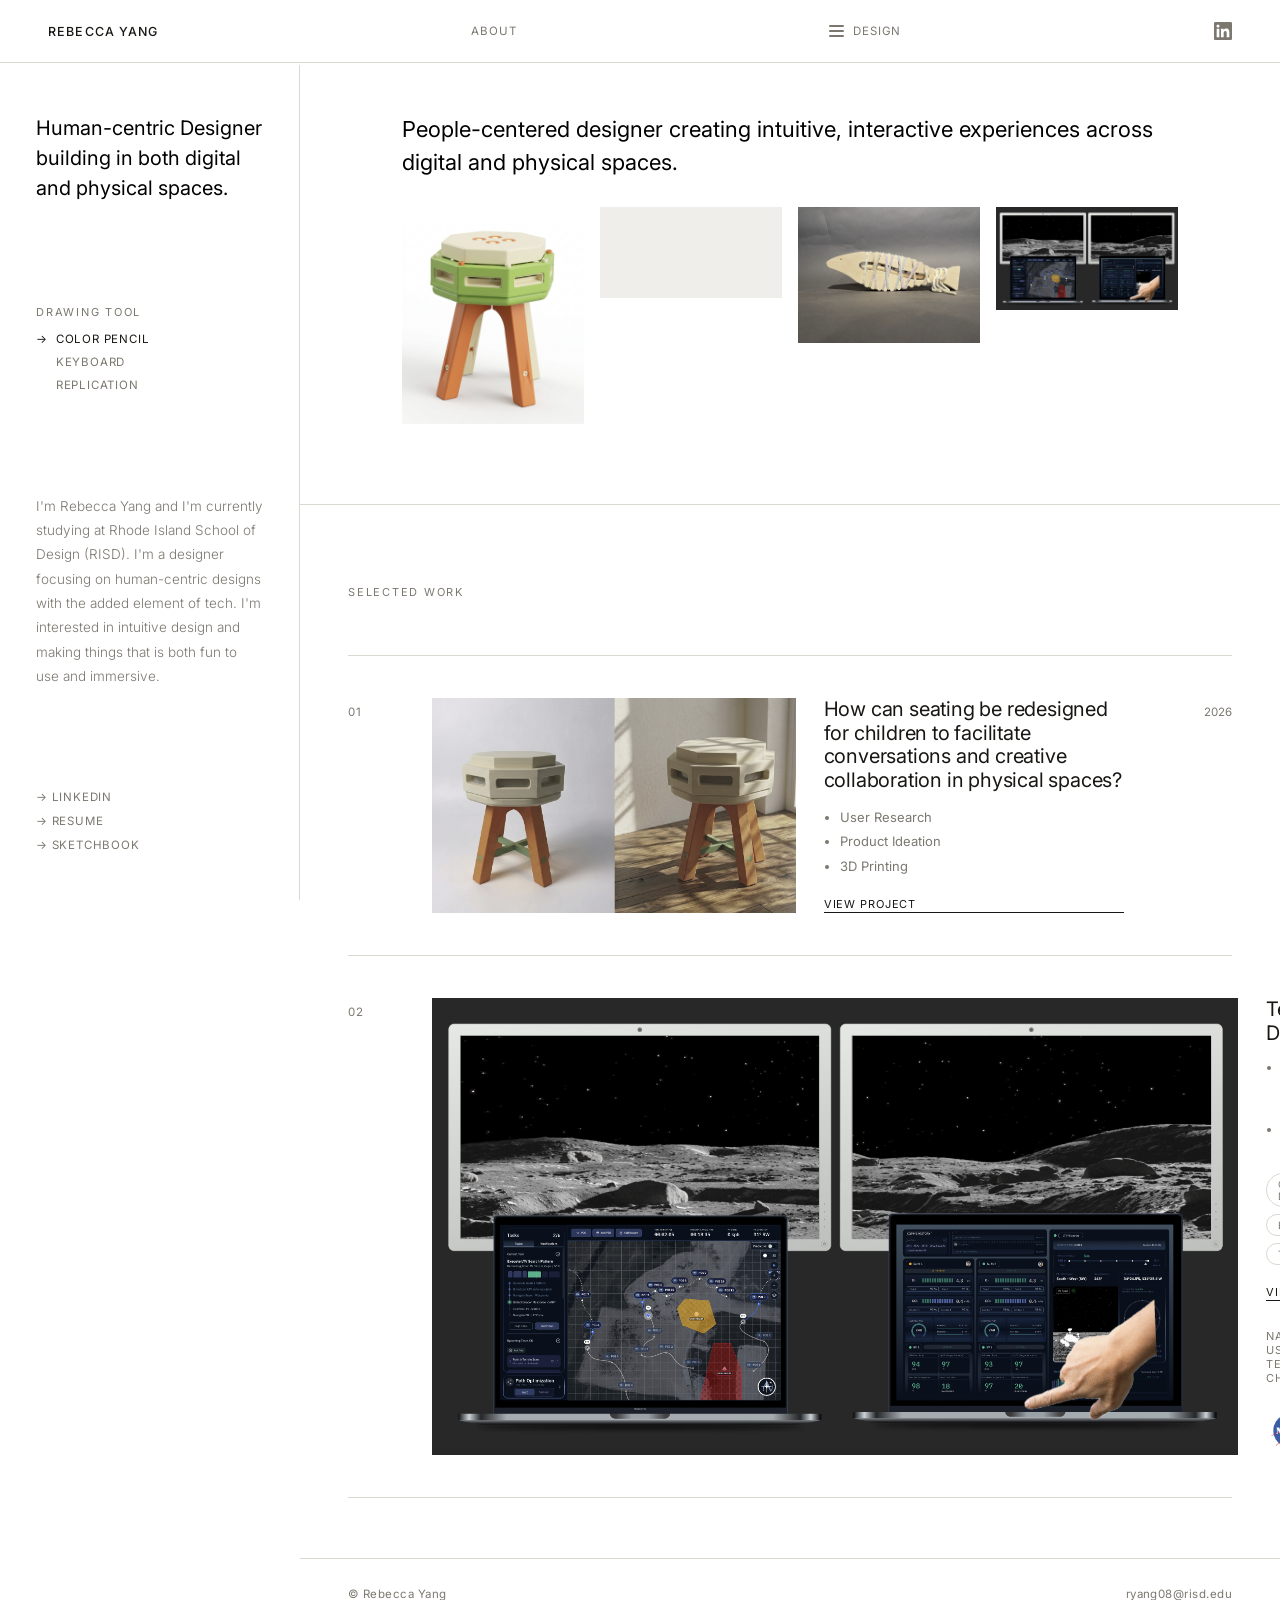
==== commit be38948e: "Sync site with local "1 copy 4" edits Update About, NASA, Stool, Typography, fishtoy, index, install" ====
--- a/index.html
+++ b/index.html
@@ -54,6 +54,7 @@
     <div class="sidebar-links">
       <a class="sidebar-link" href="https://www.linkedin.com/in/rebecca-yang-01855634b" target="_blank" rel="noopener">&rarr; LinkedIn</a>
       <a class="sidebar-link" href="job%20resume%20%20(5).pdf" target="_blank" rel="noopener">&rarr; Resume</a>
+      <a class="sidebar-link" href="About.html#sketchbook">&rarr; Sketchbook</a>
     </div>
   </aside>
 
@@ -133,7 +134,7 @@
   </section>
 
   <footer>
-    <span>&copy; 2025 Rebecca Yang</span>
+    <span>&copy; Rebecca Yang</span>
     <a href="mailto:ryang08@risd.edu">ryang08@risd.edu</a>
   </footer>
 
@@ -176,177 +177,9 @@
       new ResizeObserver(sizeImage).observe(body);
     });
 
-    // Drawing tool — follows the cursor. Two modes, switched from the sidebar:
-    //   pencil   — a thin muted line trail
-    //   keyboard — random keyboard symbols scattered along the path that fade away
-    // The muted color cycles every 3 seconds in both modes.
-    (function () {
-      const canvas = document.createElement('canvas');
-      canvas.style.cssText =
-        'position:fixed;inset:0;width:100%;height:100%;pointer-events:none;z-index:9999;';
-      document.body.appendChild(canvas);
-      const ctx = canvas.getContext('2d');
+  </script>
 
-      const MUTED_COLORS = [
-        '#d38f9d', // muted pink
-        '#8ba7c4', // muted blue
-        '#8fae8b', // muted green
-        '#b57eae', // muted magenta
-        '#d69e72'  // muted orange
-      ];
-      const SYMBOLS = ['*','&','^','%','$','#','@','!','~','+','=','?','/','<','>'];
-      const CURSOR_SVG =
-        '<svg xmlns="http://www.w3.org/2000/svg" width="22" height="26" viewBox="0 0 22 26">' +
-        '<path d="M2 2 L2 22 L7.5 16.5 L11 24 L14 22.6 L10.5 15.2 L18 15 Z" ' +
-        'fill="#191714" stroke="#ffffff" stroke-width="1.4" stroke-linejoin="round"/></svg>';
-
-      let colorIndex = 0;
-      let mode = 'pencil';
-      let last = null;
-      let lastCharTime = 0;
-      let lastRepAt = null;
-
-      const currentColor = () => MUTED_COLORS[colorIndex];
-
-      function applyStyle() {
-        ctx.lineWidth  = 1.5;
-        ctx.lineCap    = 'round';
-        ctx.lineJoin   = 'round';
-        ctx.strokeStyle = currentColor();
-      }
-
-      function resize() {
-        const dpr = window.devicePixelRatio || 1;
-        canvas.width  = window.innerWidth  * dpr;
-        canvas.height = window.innerHeight * dpr;
-        ctx.setTransform(dpr, 0, 0, dpr, 0, 0);
-        applyStyle();
-        last = null;
-      }
-      resize();
-      window.addEventListener('resize', resize);
-
-      function spawnSymbol(x, y) {
-        const el = document.createElement('span');
-        el.textContent = SYMBOLS[Math.floor(Math.random() * SYMBOLS.length)];
-        const size = (13 + Math.random() * 9).toFixed(0);
-        el.style.cssText =
-          'position:fixed;left:' + x + 'px;top:' + y + 'px;' +
-          'transform:translate(-50%,-50%) rotate(' + ((Math.random() - 0.5) * 44).toFixed(1) + 'deg);' +
-          'pointer-events:none;z-index:9999;font-family:var(--font-sans);' +
-          'font-size:' + size + 'px;color:' + currentColor() + ';' +
-          'opacity:1;transition:opacity 0.55s ease;';
-        document.body.appendChild(el);
-        requestAnimationFrame(() => { el.style.opacity = '0'; });
-        setTimeout(() => el.remove(), 650);
-      }
-
-      // Scatter n symbols along the segment a->b with a little jitter.
-      function emitAlong(ax, ay, bx, by, n) {
-        for (let i = 0; i < n; i++) {
-          const t = n === 1 ? 1 : i / (n - 1);
-          spawnSymbol(
-            ax + (bx - ax) * t + (Math.random() - 0.5) * 18,
-            ay + (by - ay) * t + (Math.random() - 0.5) * 18
-          );
-        }
-      }
-
-      function drawSegment(ax, ay, bx, by) {
-        ctx.beginPath();
-        ctx.moveTo(ax, ay);
-        ctx.lineTo(bx, by);
-        ctx.stroke();
-      }
-
-      // Replication — drop a copy of the mouse arrow that fades out.
-      function spawnCursor(x, y) {
-        const el = document.createElement('div');
-        el.innerHTML = CURSOR_SVG;
-        el.style.cssText =
-          'position:fixed;left:' + x + 'px;top:' + y + 'px;' +
-          'pointer-events:none;z-index:9999;opacity:0.9;' +
-          'transform:translate(-2px,-2px);' +
-          'transition:opacity 0.55s ease, transform 0.55s ease;';
-        document.body.appendChild(el);
-        requestAnimationFrame(() => {
-          el.style.opacity = '0';
-          el.style.transform = 'translate(-2px,-2px) scale(0.82)';
-        });
-        setTimeout(() => el.remove(), 600);
-      }
-
-      window.addEventListener('mousemove', (e) => {
-        const p = { x: e.clientX, y: e.clientY };
-        const from = last || p;
-
-        if (mode === 'pencil') {
-          if (last) drawSegment(last.x, last.y, p.x, p.y);
-        } else if (mode === 'keyboard') {
-          // One symbol per ~7px travelled — the count rises directly with
-          // mouse speed — plus a time fallback so a slow drift still trails.
-          const moved = Math.hypot(p.x - from.x, p.y - from.y);
-          let count = Math.floor(moved / 7);
-          if (count === 0 && moved > 1 && e.timeStamp - lastCharTime > 70) count = 1;
-          count = Math.min(count, 16);
-          if (count > 0) {
-            emitAlong(from.x, from.y, p.x, p.y, count);
-            lastCharTime = e.timeStamp;
-          }
-        } else if (mode === 'replication') {
-          // Drop a fading arrow copy every ~26px of travel.
-          const moved = lastRepAt
-            ? Math.hypot(p.x - lastRepAt.x, p.y - lastRepAt.y)
-            : Infinity;
-          if (moved > 26) {
-            spawnCursor(p.x, p.y);
-            lastRepAt = p;
-          }
-        }
-
-        last = p;
-      });
-
-      document.addEventListener('mouseleave', () => { last = null; });
-
-      // Scrolling drives the keyboard tool: symbols scatter at the cursor,
-      // scaled by scroll speed. The pencil line does not draw on scroll.
-      window.addEventListener('wheel', (e) => {
-        if (mode !== 'keyboard' || !last) return;
-        const count = Math.min(14, 1 + Math.floor(Math.abs(e.deltaY) / 20));
-        for (let i = 0; i < count; i++) {
-          spawnSymbol(
-            last.x + (Math.random() - 0.5) * 48,
-            last.y + (Math.random() - 0.5) * 48
-          );
-        }
-      }, { passive: true });
-
-      setInterval(() => {
-        ctx.clearRect(0, 0, canvas.width, canvas.height);
-        let next;
-        do {
-          next = Math.floor(Math.random() * MUTED_COLORS.length);
-        } while (next === colorIndex);
-        colorIndex = next;
-        applyStyle();
-        last = null;
-      }, 3000);
-
-      // Sidebar tool switcher
-      document.querySelectorAll('.tool-option').forEach((btn) => {
-        btn.addEventListener('click', () => {
-          document.querySelectorAll('.tool-option')
-            .forEach((b) => b.classList.toggle('is-active', b === btn));
-          mode = btn.dataset.tool;
-          ctx.clearRect(0, 0, canvas.width, canvas.height);
-          last = null;
-          lastRepAt = null;
-        });
-      });
-    })();
-
-  </script>
+  <script src="drawingtool.js"></script>
 
 </body>
 </html>
--- a/styleshtml.css
+++ b/styleshtml.css
@@ -336,7 +336,7 @@
 .lightbox {
   position: fixed;
   inset: 0;
-  background: rgba(0, 0, 0, 0.92);
+  background: rgba(255, 255, 255, 0.85);
   z-index: 9998;
   display: flex;
   align-items: center;
@@ -367,7 +367,7 @@
   right: 32px;
   background: none;
   border: none;
-  color: #ffffff;
+  color: var(--text);
   font-size: 22px;
   cursor: pointer;
   padding: 8px;
@@ -385,7 +385,7 @@
   transform: translateY(-50%);
   background: none;
   border: none;
-  color: #ffffff;
+  color: var(--text);
   font-size: 28px;
   cursor: pointer;
   padding: 20px 24px;
@@ -412,7 +412,7 @@
   align-items: center;
   gap: 12px;
   width: min(80vw, 700px);
-  background: rgba(255,255,255,0.08);
+  background: rgba(0,0,0,0.06);
   padding: 10px 16px;
   border-radius: 8px;
 }
@@ -420,7 +420,7 @@
 .lbv-playpause {
   background: none;
   border: none;
-  color: #fff;
+  color: var(--text);
   font-size: 16px;
   cursor: pointer;
   padding: 0 4px;
@@ -433,10 +433,10 @@
   height: 4px;
   appearance: none;
   -webkit-appearance: none;
-  background: rgba(255,255,255,0.25);
+  background: rgba(0,0,0,0.15);
   border-radius: 2px;
   cursor: pointer;
-  accent-color: #fff;
+  accent-color: var(--text);
 }
 
 .lbv-scrubber::-webkit-slider-thumb {
@@ -444,12 +444,12 @@
   width: 14px;
   height: 14px;
   border-radius: 50%;
-  background: #fff;
+  background: var(--text);
   cursor: pointer;
 }
 
 .lbv-time {
-  color: rgba(255,255,255,0.7);
+  color: var(--muted);
   font-size: 12px;
   font-family: monospace;
   white-space: nowrap;
@@ -612,6 +612,32 @@
   display: block;
 }
 
+.type-plan {
+  padding: 0 var(--page-inset) 80px;
+}
+
+.type-plan .sketchbook-title {
+  margin-bottom: 24px;
+}
+
+.type-plan-row {
+  display: flex;
+  gap: 40px;
+  align-items: flex-start;
+}
+
+.type-plan-row img {
+  flex: 1;
+  min-width: 0;
+  width: 100%;
+  height: auto;   /* keep aspect ratio — never crop */
+}
+
+@media (max-width: 780px) {
+  .type-plan { padding: 0 24px 60px; }
+  .type-plan-row { flex-direction: column; gap: 16px; }
+}
+
 .type-text {
   flex: 1;
   padding-top: 8px;
@@ -619,7 +645,7 @@
 
 .type-design-grid {
   display: grid;
-  grid-template-columns: repeat(4, 1fr);
+  grid-template-columns: repeat(3, 1fr);
   gap: 16px;
   padding: 0 var(--page-inset) 80px;
 }
@@ -954,7 +980,7 @@
 @media (max-width: 780px) {
   #works-grid { padding: 0 24px 60px; }
   #installation-page,
-  #web-based-page { padding: 120px 24px 60px; }
+  #web-based-page { padding: 32px 24px 60px; }
   .works-row { grid-template-columns: repeat(2, 1fr); gap: 12px; }
 }
 
@@ -962,7 +988,7 @@
 
 #installation-page,
 #web-based-page {
-  padding: 140px 48px 80px;
+  padding: 40px 48px 80px;
 }
 
 .installation-heading {
@@ -981,7 +1007,7 @@
 }
 
 @media (max-width: 780px) {
-  #installation-page { padding: 120px 24px 60px; }
+  #installation-page { padding: 32px 24px 60px; }
   .installation-grid { grid-template-columns: repeat(2, 1fr); }
 }
 
@@ -1215,17 +1241,161 @@
 
 .about-link-btn[aria-expanded="true"] { opacity: 0.45; }
 
+.about-subhead {
+  font-family: var(--font-sans);
+  font-size: 13px;
+  font-weight: 500;
+  color: var(--text);
+  margin-top: 4px;
+  flex: 0 0 100%;   /* full-width heading above the sketchbook preview */
+}
+
 .sketchbook-reveal {
-  margin-top: 4px;
-}
-
-.sketchbook-thumb {
-  display: block;
-  width: 100%;
-  max-width: 420px;
-  height: auto;
+  display: flex;
+  flex-wrap: wrap;
+  align-items: flex-start;
+  gap: 20px;
+  margin-top: 8px;
+  /* left edge stays aligned with the "Meet Me" text column;
+     on screens wider than the 1200px about block, stretch the right
+     edge out toward the page edge (matching the 48px page gutter). */
+  margin-right: min(0px, calc(1200px - 100vw));
+}
+
+.sketchbook-reveal[hidden] {
+  display: none;
+}
+
+/* Every page/still/clip sits at the same modest size — at least 3 fit
+   per row on a full-screen window, fewer as the window narrows. */
+.sketchbook-thumb,
+.sketchbook-video,
+.sketchbook-still,
+.sketchbook-clip {
+  display: block;
+  flex: 1 1 240px;
+  min-width: 0;
+  max-width: 380px;
+  width: 100%;
+  height: auto;      /* keep aspect ratio — never crop */
+}
+
+.sketchbook-thumb,
+.sketchbook-video,
+.sketchbook-still,
+.sketchbook-clip {
   cursor: zoom-in;
 }
+
+/* --- EXPANDED VIDEO VIEWER --- */
+
+.video-viewer {
+  display: flex;
+  flex-direction: column;
+  align-items: center;
+  gap: 12px;
+  text-align: center;
+}
+
+.video-viewer-media {
+  max-width: 80vw;
+  max-height: 68vh;
+  width: auto;
+  height: auto;
+  display: block;
+}
+
+/* Video + companion still side by side (Computational Weaving viewer) */
+.video-viewer-row {
+  display: flex;
+  align-items: flex-start;
+  justify-content: center;
+  gap: 20px;
+  max-width: 92vw;
+}
+
+.video-viewer-row .video-viewer-media {
+  max-width: 58vw;
+  max-height: 66vh;
+}
+
+.video-viewer-side {
+  max-width: 30vw;
+  max-height: 66vh;
+  width: auto;
+  height: auto;
+  display: block;
+}
+
+.video-viewer-side-col {
+  display: flex;
+  flex-direction: column;
+  align-items: flex-start;
+  gap: 12px;
+}
+
+.video-viewer-side-col .video-viewer-side {
+  max-width: 30vw;
+  max-height: 21vh;
+}
+
+@media (max-width: 780px) {
+  .video-viewer-row {
+    flex-direction: column;
+    align-items: center;
+  }
+  .video-viewer-row .video-viewer-media,
+  .video-viewer-side,
+  .video-viewer-side-col .video-viewer-side {
+    max-width: 86vw;
+    max-height: none;
+  }
+  .video-viewer-side-col { align-items: center; }
+}
+
+.video-viewer-title {
+  font-family: var(--font-sans);
+  font-size: 20px;
+  letter-spacing: 0.04em;
+  color: var(--text);
+  margin-top: 6px;
+}
+
+.video-viewer-sub {
+  font-family: var(--font-sans);
+  font-size: 12px;
+  letter-spacing: 0.08em;
+  text-transform: uppercase;
+  color: var(--muted);
+}
+
+.video-viewer-time {
+  font-family: var(--font-sans);
+  font-size: 12px;
+  color: var(--muted);
+  font-variant-numeric: tabular-nums;
+}
+
+.video-viewer-controls {
+  display: flex;
+  gap: 18px;
+}
+
+.video-viewer-controls button {
+  font-family: var(--font-sans);
+  font-size: 11px;
+  letter-spacing: 0.08em;
+  text-transform: uppercase;
+  color: var(--text);
+  background: none;
+  border: none;
+  border-bottom: 1px solid currentColor;
+  padding: 0 0 2px;
+  cursor: pointer;
+  transition: opacity 0.2s;
+}
+
+.video-viewer-controls button:hover { opacity: 0.5; }
 
 /* --- FOOTER --- */
 
@@ -1296,5 +1466,7 @@
     padding: calc(65px + 40px) 24px 70px;
   }
 
+  .sketchbook-reveal { margin-right: 0; }
+
   footer { padding: 22px 24px; }
 }
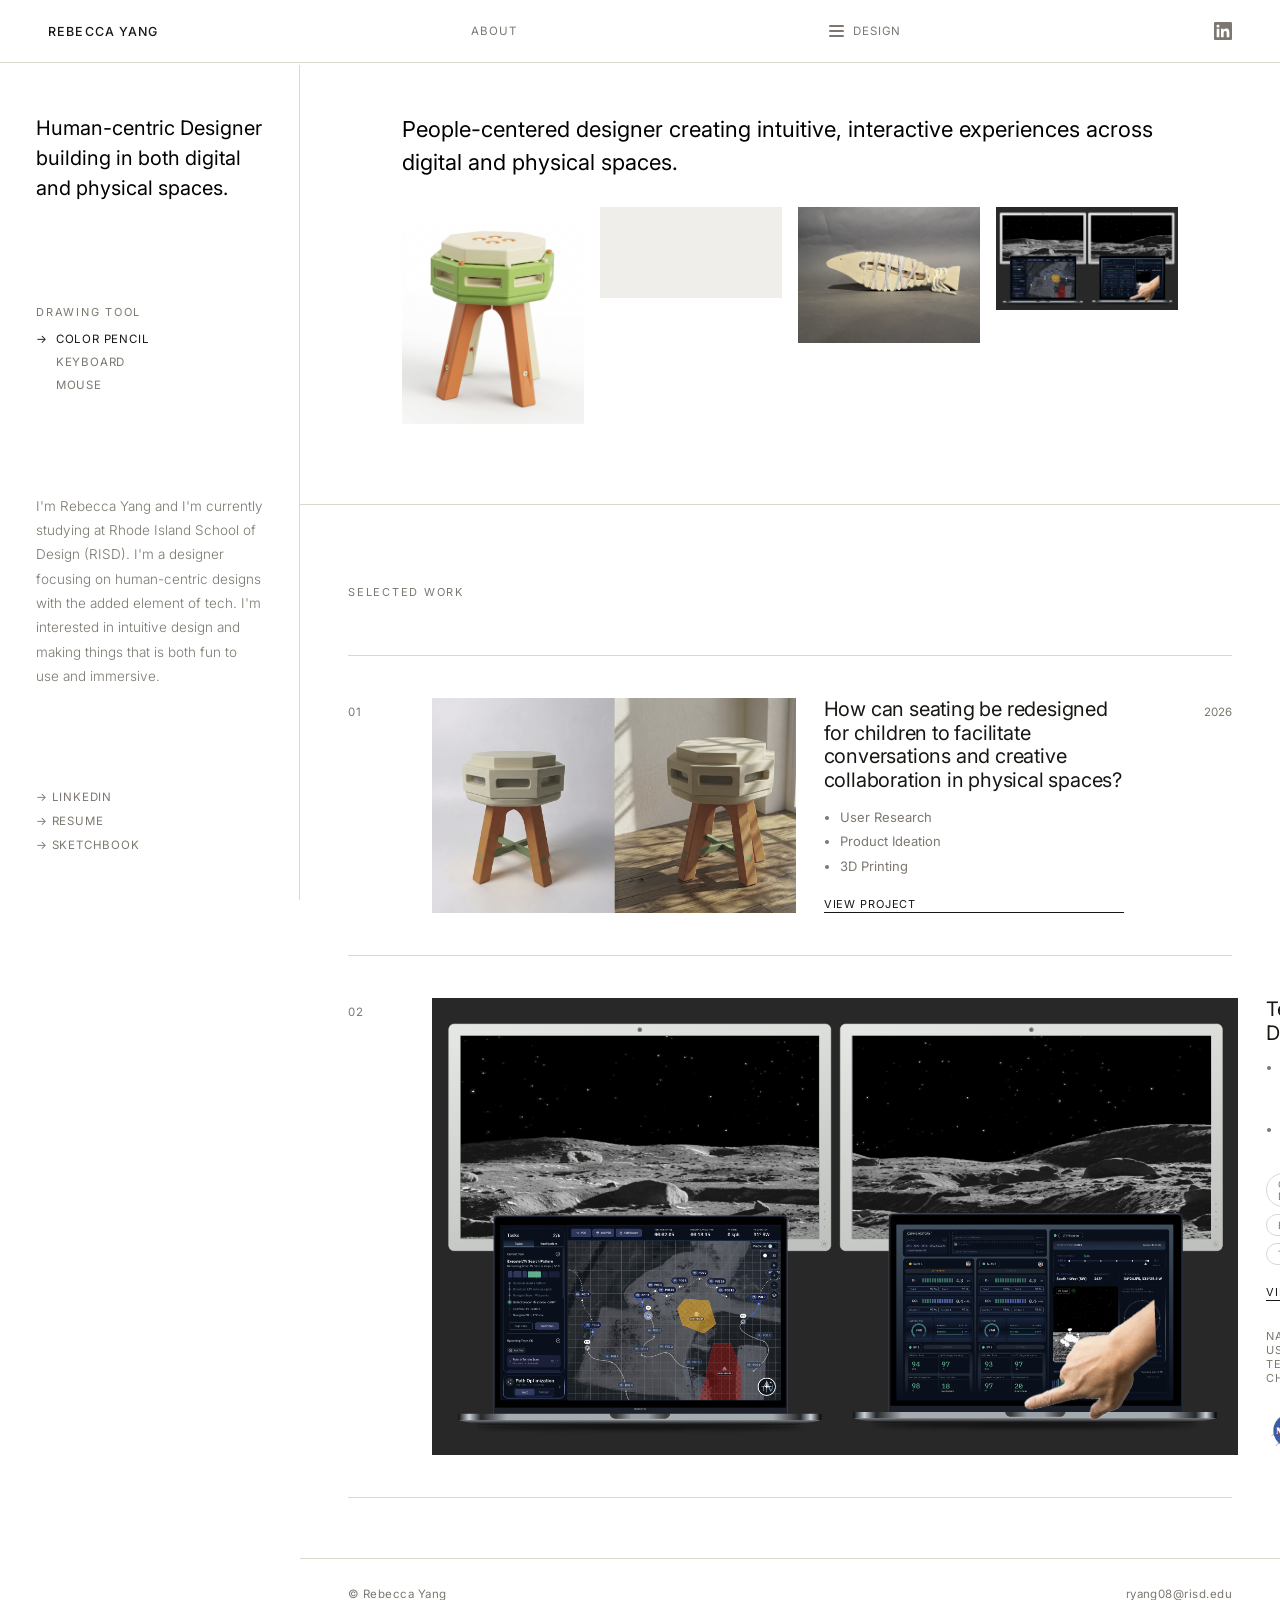
==== commit c9a35d7f: "Rework drawing tool modes; add roles/credits to Telemetry page - drawingtool.js: pencil now stamps p" ====
--- a/index.html
+++ b/index.html
@@ -46,7 +46,7 @@
       <p class="tool-picker-label">Drawing Tool</p>
       <button type="button" class="tool-option is-active" data-tool="pencil">Color Pencil</button>
       <button type="button" class="tool-option" data-tool="keyboard">Keyboard</button>
-      <button type="button" class="tool-option" data-tool="replication">Replication</button>
+      <button type="button" class="tool-option" data-tool="replication">Mouse</button>
     </div>
 
     <p class="sidebar-bio">I'm Rebecca Yang and I'm currently studying at Rhode Island School of Design (RISD). I'm a designer focusing on human-centric designs with the added element of tech. I'm interested in intuitive design and making things that is both fun to use and immersive.</p>
--- a/styleshtml.css
+++ b/styleshtml.css
@@ -509,6 +509,14 @@
   color: var(--text);
 }
 
+.project-page-role {
+  font-size: 13px;
+  letter-spacing: 0.06em;
+  text-transform: uppercase;
+  color: var(--muted);
+  font-weight: 500;
+}
+
 .project-page-meta {
   display: flex;
   flex-direction: column;
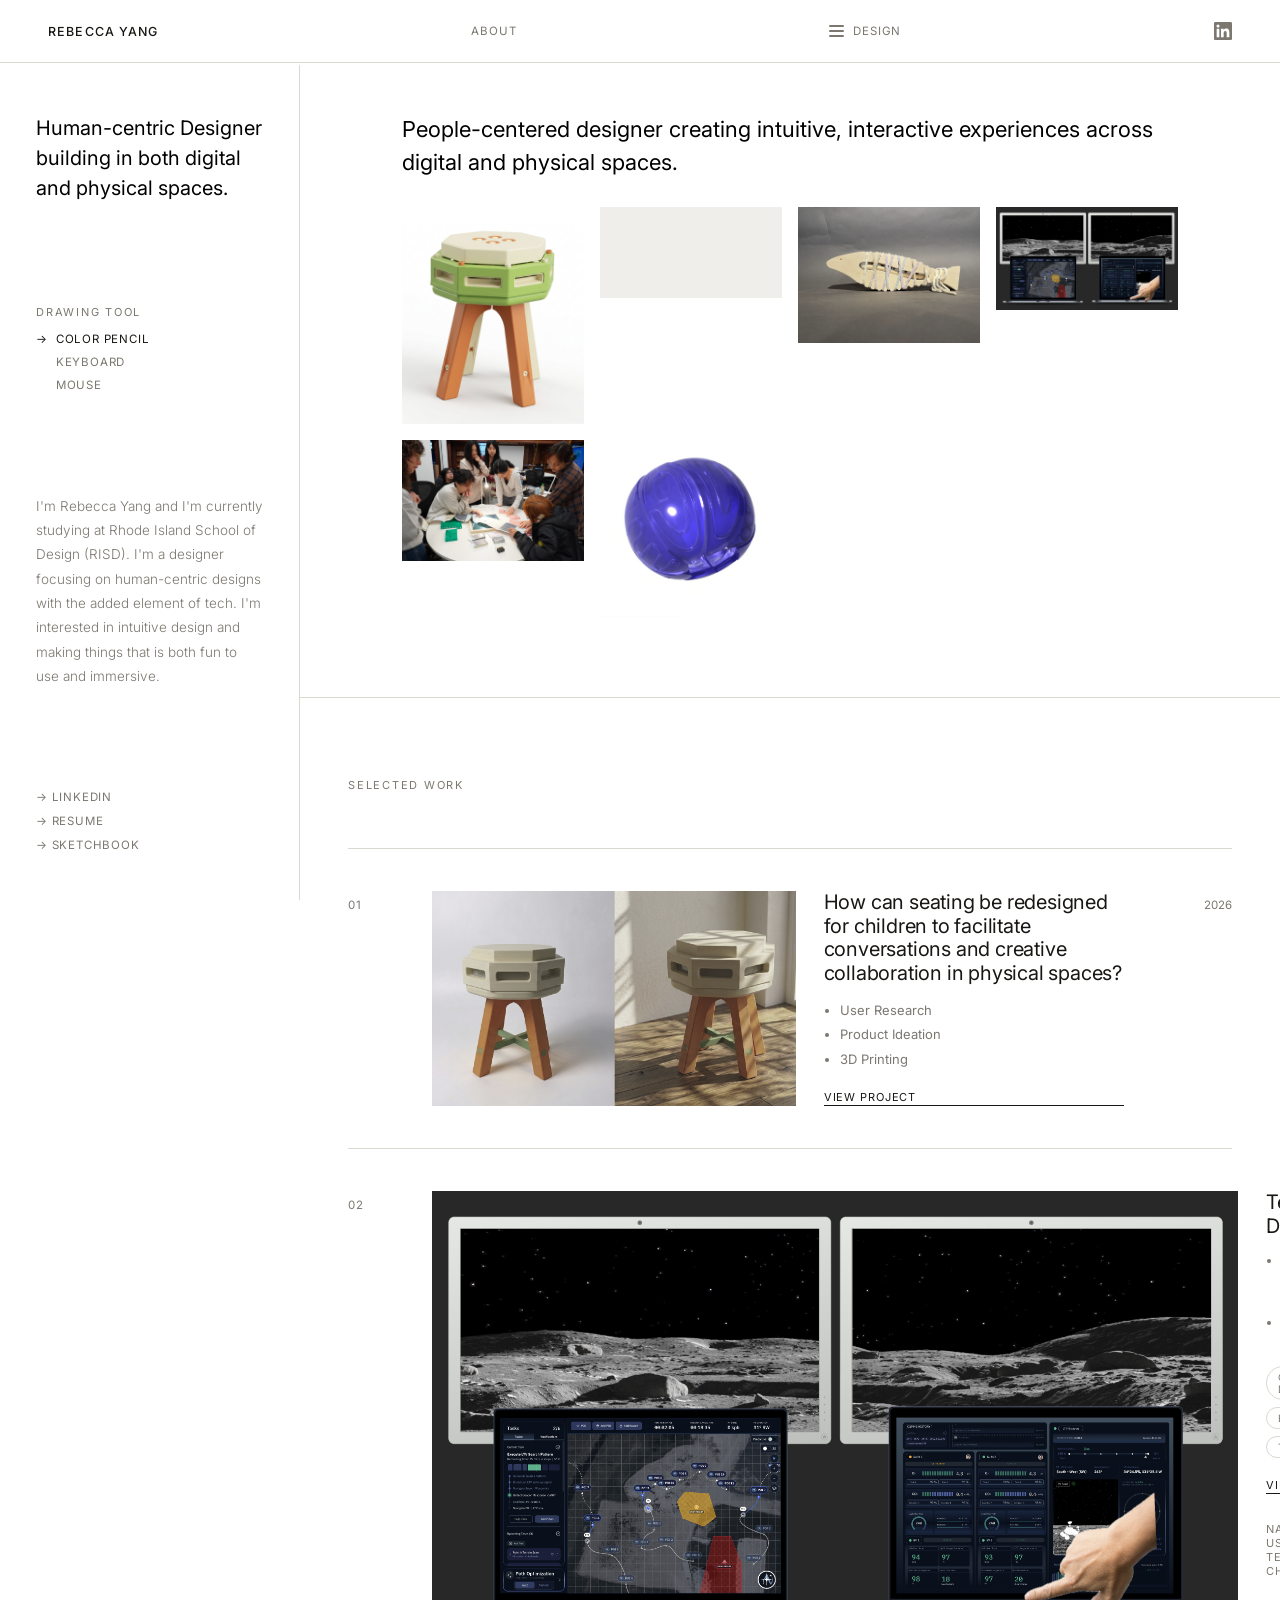
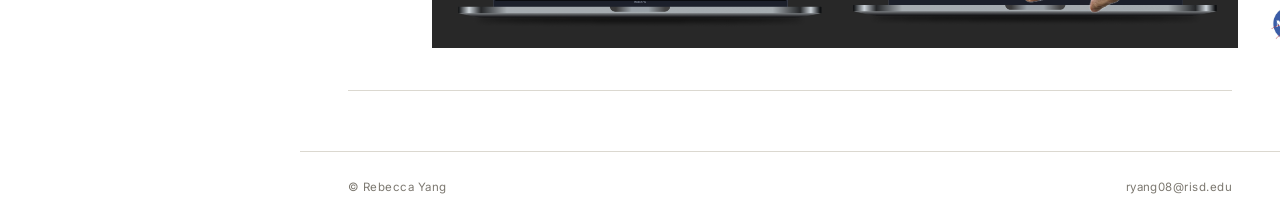
==== commit a42399d0: "Add Bio Wars page, Typography banner, new resume; remove textiles - New Board.html with lightbox, pr" ====
--- a/index.html
+++ b/index.html
@@ -8,6 +8,51 @@
   <link rel="preconnect" href="https://fonts.gstatic.com" crossorigin>
   <link href="https://fonts.googleapis.com/css2?family=Inter:ital,opsz,wght@0,14..32,300;0,14..32,400;0,14..32,500;1,14..32,300&family=Instrument+Serif:ital@0;1&display=swap" rel="stylesheet">
   <link rel="stylesheet" href="styleshtml.css">
+  <style>
+    .zoom-overlay {
+      position: fixed;
+      inset: 0;
+      z-index: 9998;
+      display: flex;
+      align-items: center;
+      justify-content: center;
+      background: rgba(0, 0, 0, 0.6);
+      opacity: 0;
+      pointer-events: none;
+      transition: opacity 0.25s ease;
+    }
+    .zoom-overlay.active {
+      opacity: 1;
+      pointer-events: auto;
+    }
+    .zoom-box {
+      position: relative;
+    }
+    .zoom-box img {
+      display: block;
+      height: min(92vh, 92vw);
+      width: auto;
+      transform: scale(0.9);
+      transition: transform 0.25s ease;
+    }
+    .zoom-overlay.active .zoom-box img { transform: scale(1); }
+    .zoom-close {
+      position: absolute;
+      top: 8px;
+      right: 8px;
+      width: 32px;
+      height: 32px;
+      border: none;
+      border-radius: 50%;
+      background: rgba(25, 23, 20, 0.75);
+      color: #fff;
+      font-size: 18px;
+      line-height: 32px;
+      text-align: center;
+      cursor: pointer;
+      padding: 0;
+    }
+  </style>
 </head>
 <body>
 
@@ -53,7 +98,7 @@
 
     <div class="sidebar-links">
       <a class="sidebar-link" href="https://www.linkedin.com/in/rebecca-yang-01855634b" target="_blank" rel="noopener">&rarr; LinkedIn</a>
-      <a class="sidebar-link" href="job%20resume%20%20(5).pdf" target="_blank" rel="noopener">&rarr; Resume</a>
+      <a class="sidebar-link" href="job%20resume%20for%20risd.pdf" target="_blank" rel="noopener">&rarr; Resume</a>
       <a class="sidebar-link" href="About.html#sketchbook">&rarr; Sketchbook</a>
     </div>
   </aside>
@@ -83,6 +128,16 @@
         <a href="NASA.html" class="work-img-wrap">
           <img src="NASA.png" alt="NASA">
         </a>
+      </div>
+      <div class="work-card work-card--constrained">
+        <a href="Board.html" class="work-img-wrap">
+          <img src="board%20game%20photos/DSC06141.JPG" alt="Bio Wars board game">
+        </a>
+      </div>
+      <div class="work-card work-card--constrained">
+        <div class="work-img-wrap">
+          <img src="board%20game%20photos/rollypollyball.png" alt="Rolly polly ball" id="rolly-thumb">
+        </div>
       </div>
     </div>
   </section>
@@ -179,6 +234,39 @@
 
   </script>
 
+  <div class="zoom-overlay" id="zoom-overlay" aria-hidden="true">
+    <div class="zoom-box">
+      <img src="board%20game%20photos/rollypollyball.png" alt="Rolly polly ball">
+      <button class="zoom-close" id="zoom-close" aria-label="Close">&times;</button>
+    </div>
+  </div>
+
+  <script>
+    (function () {
+      const thumb   = document.getElementById('rolly-thumb');
+      const overlay = document.getElementById('zoom-overlay');
+      const close   = document.getElementById('zoom-close');
+
+      function openZoom() {
+        overlay.classList.add('active');
+        overlay.setAttribute('aria-hidden', 'false');
+      }
+      function closeZoom() {
+        overlay.classList.remove('active');
+        overlay.setAttribute('aria-hidden', 'true');
+      }
+
+      thumb.addEventListener('click', openZoom);
+      close.addEventListener('click', closeZoom);
+      overlay.addEventListener('click', (e) => {
+        if (e.target === overlay) closeZoom();
+      });
+      document.addEventListener('keydown', (e) => {
+        if (e.key === 'Escape') closeZoom();
+      });
+    })();
+  </script>
+
   <script src="drawingtool.js"></script>
 
 </body>
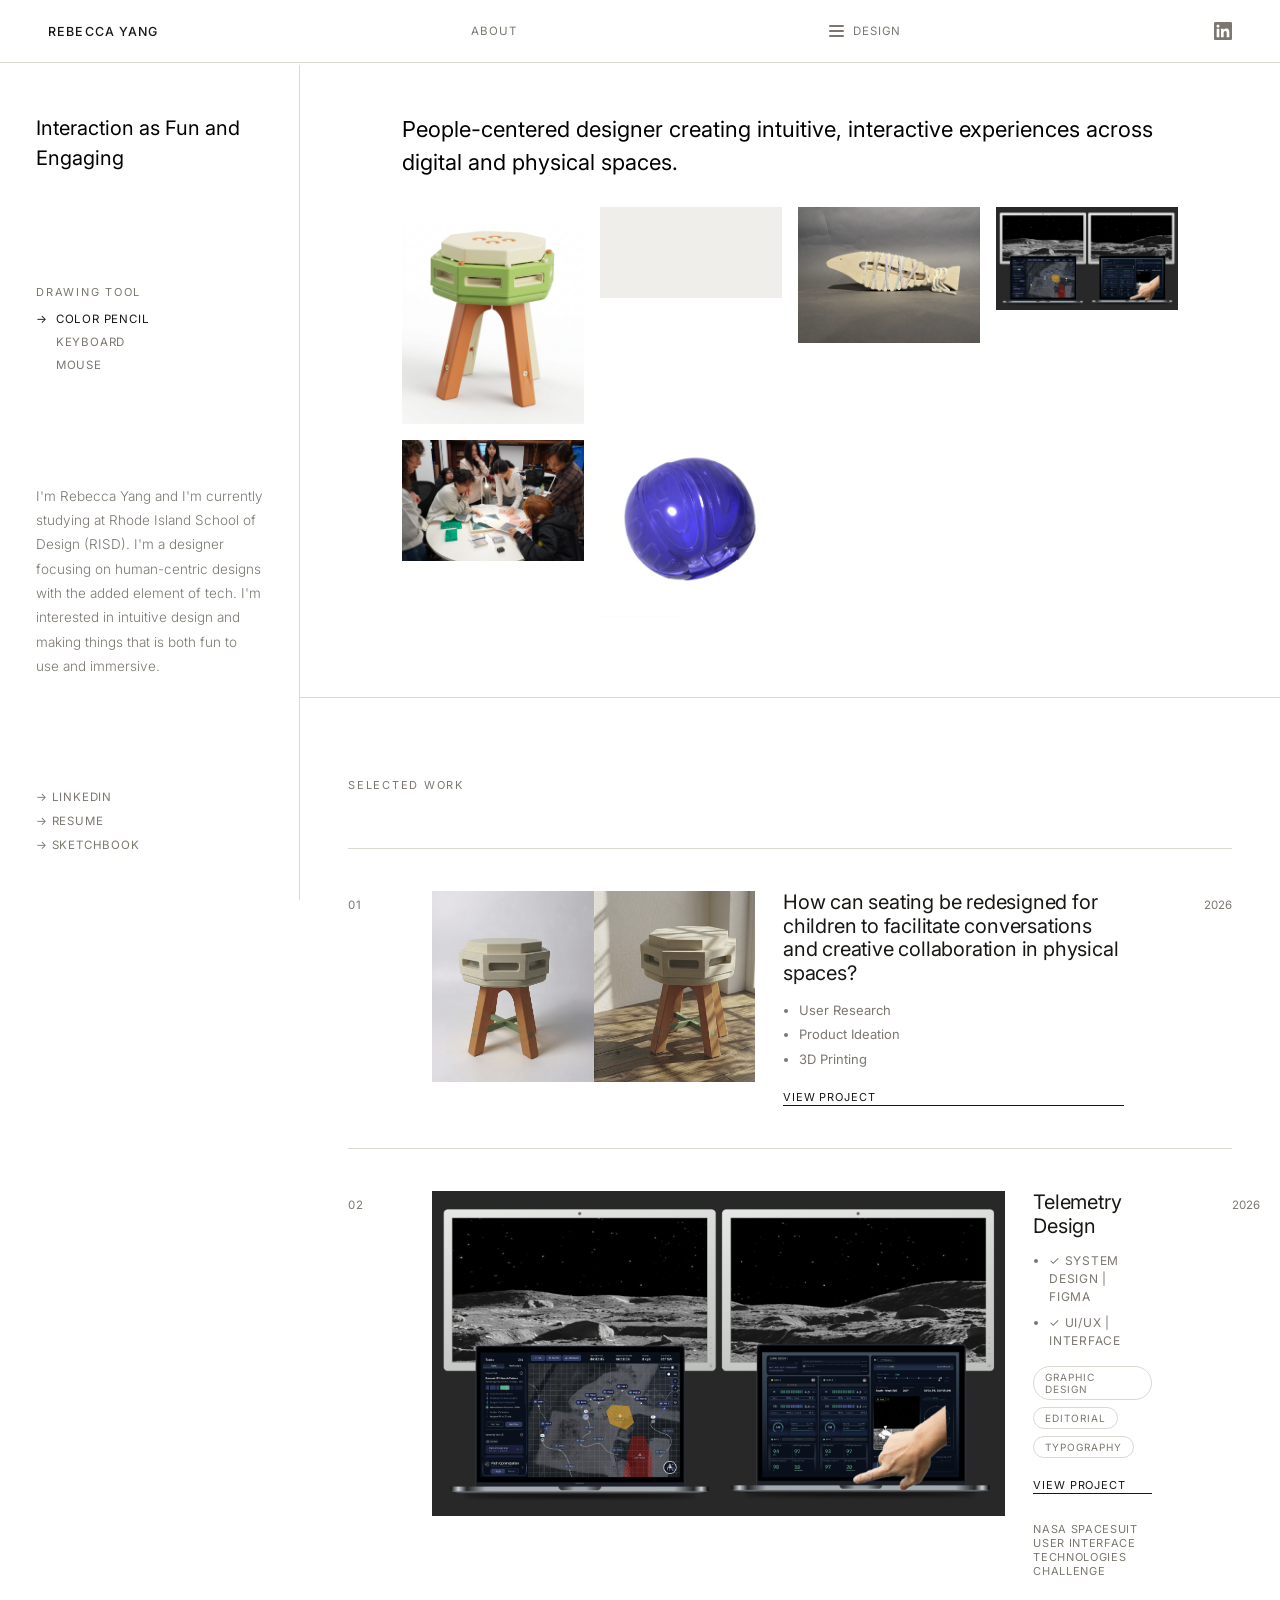
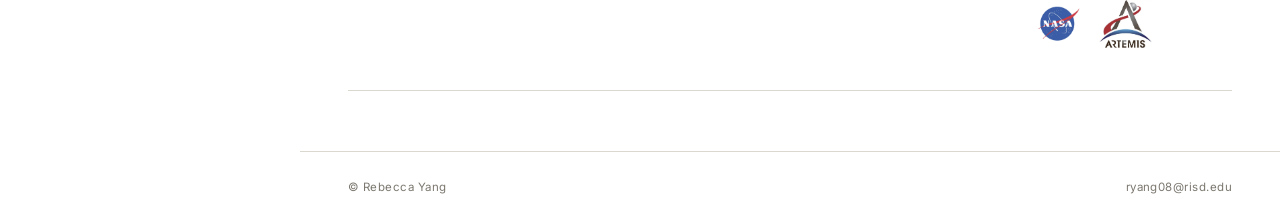
==== commit d9adc947: "Update homepage sidebar tagline Co-Authored-By: Claude Opus 5.5 <noreply@anthropic.com>" ====
--- a/index.html
+++ b/index.html
@@ -85,7 +85,7 @@
   </header>
 
   <aside class="sidebar">
-    <p class="sidebar-tagline">Human-centric Designer building in both digital and physical spaces.</p>
+    <p class="sidebar-tagline">Interaction as Fun and Engaging</p>
 
     <div class="tool-picker">
       <p class="tool-picker-label">Drawing Tool</p>
